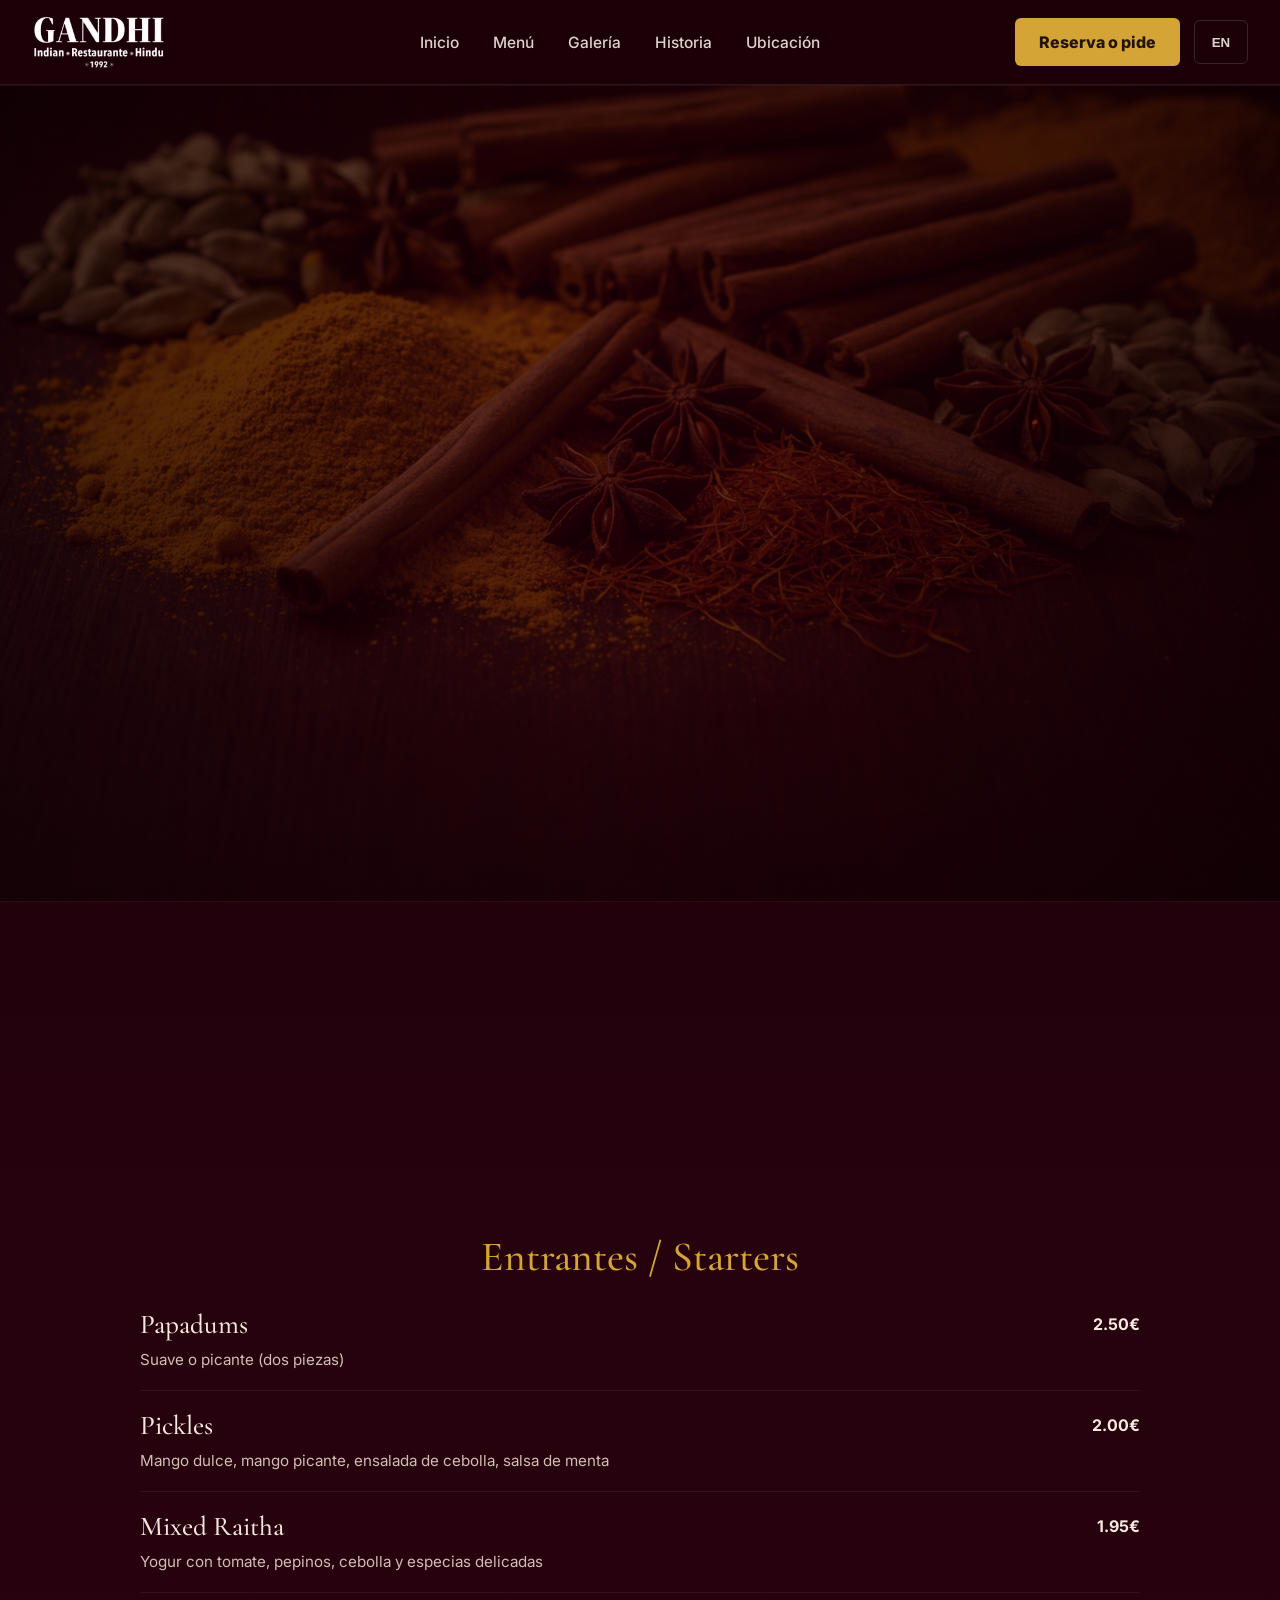
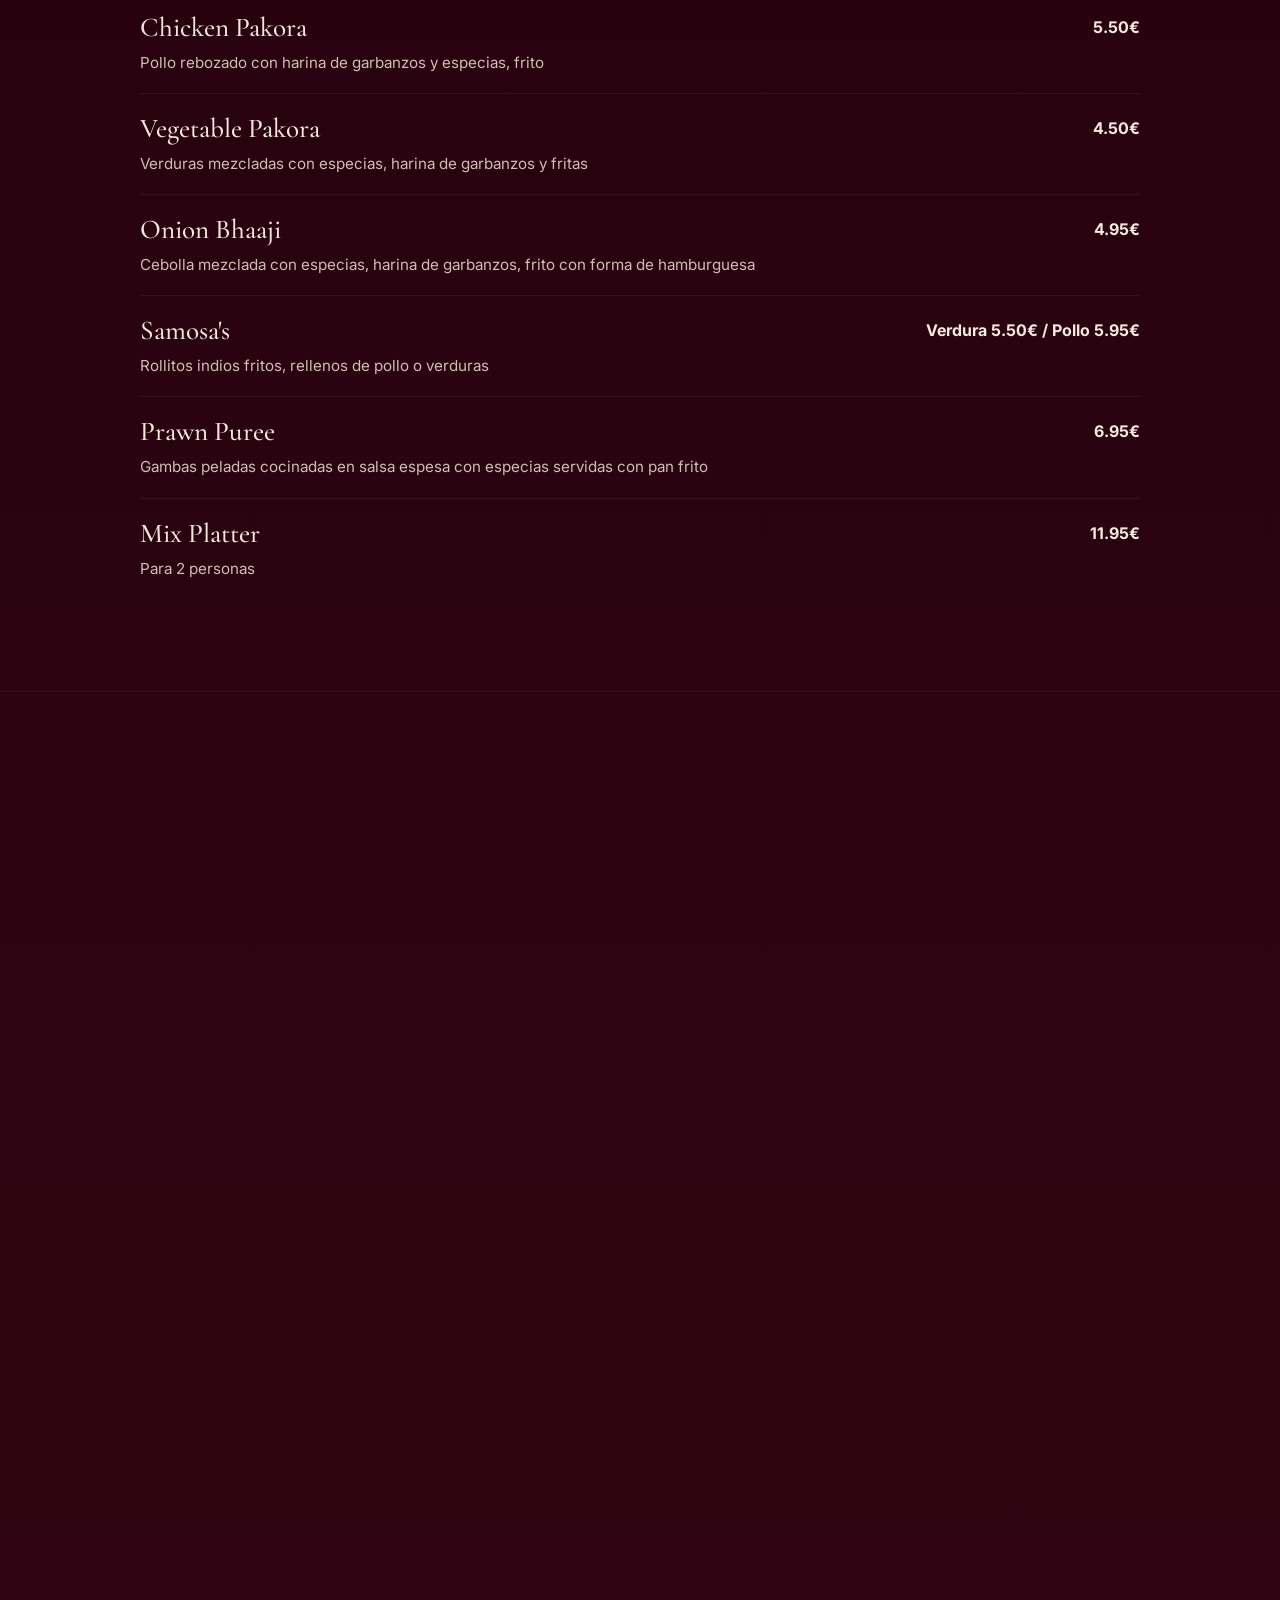
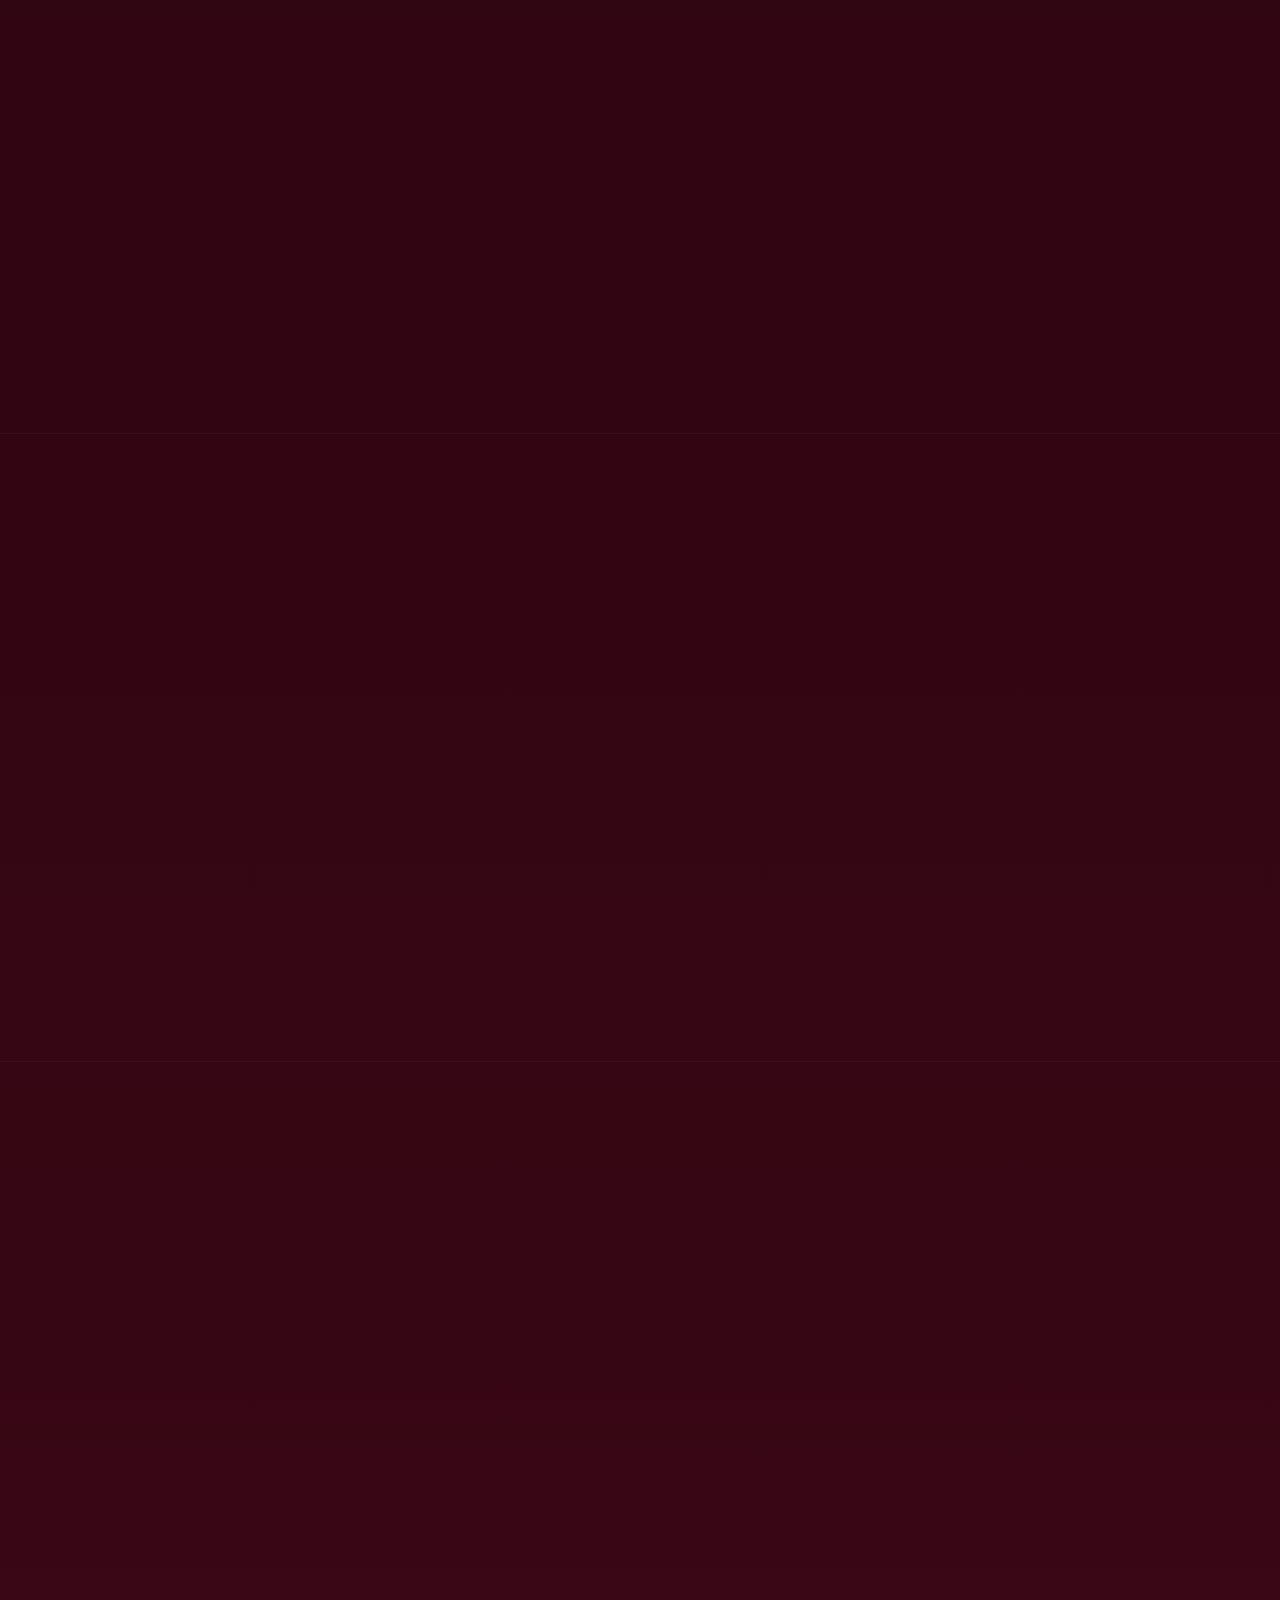
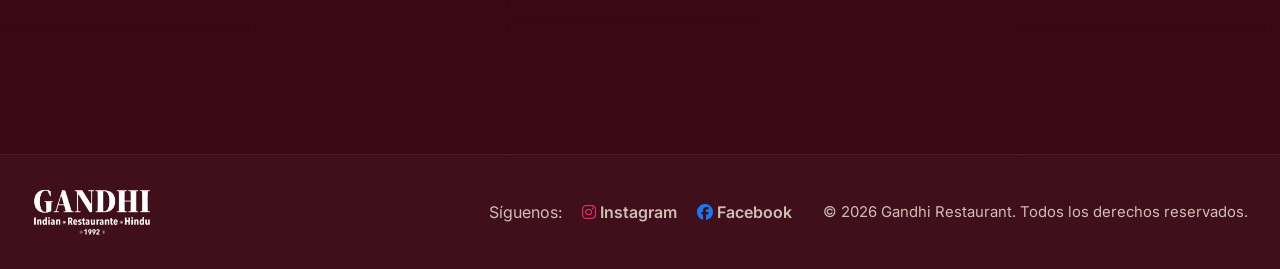
==== gandhi-website-vscode/index.html @ 79629ecd "update" ====
<!DOCTYPE html>
<html lang="es">
<head>
  <meta charset="UTF-8">
  <meta name="viewport" content="width=device-width, initial-scale=1.0">
  <title>Gandhi | Restaurante Hindú desde 1992</title>
  <meta name="description" content="Gandhi, restaurante hindú desde 1992 en Punta Prima, Torrevieja. Cocina india auténtica, galería, menú, historia y reservas por WhatsApp.">
  <link rel="preconnect" href="https://fonts.googleapis.com">
  <link rel="preconnect" href="https://fonts.gstatic.com" crossorigin>
  <link href="https://fonts.googleapis.com/css2?family=Cormorant+Garamond:ital,wght@0,400;0,500;0,600;0,700;1,400;1,600&family=Inter:wght@300;400;500;600;700;800&display=swap" rel="stylesheet">
  <link rel="stylesheet" href="https://cdnjs.cloudflare.com/ajax/libs/font-awesome/6.5.0/css/all.min.css">
  <link rel="stylesheet" href="css/styles.css">
</head>
<body>

<header class="navbar">
  <div class="container nav-inner">
    <a href="#inicio" class="logo"><img src="images/logo-text.jpg" alt="Gandhi"></a>
    <nav class="nav-links" id="navLinks">
      <a href="#inicio" data-es="Inicio" data-en="Home">Inicio</a>
      <a href="#menu" data-es="Menú" data-en="Menu">Menú</a>
      <a href="#galeria" data-es="Galería" data-en="Gallery">Galería</a>
      <a href="#historia" data-es="Historia" data-en="History">Historia</a>
      <a href="#ubicacion" data-es="Ubicación" data-en="Location">Ubicación</a>
    </nav>
    <div class="nav-actions">
      <a class="reserve-btn" href="https://wa.me/34966705856?text=Hola%2C%20quiero%20reservar%20una%20mesa%20en%20Gandhi" data-es="Reserva o Pide " data-en="Book or Order ">Reserva o pide </a>
      <button class="lang-btn" id="langToggle">EN</button>
      <button class="menu-toggle" id="menuToggle">☰</button>
    </div>
  </div>
</header>

<!-- HERO -->
<section class="hero" id="inicio">
  <div class="hero-content reveal">
    <img class="hero-mark" src="images/logo-mark.png" alt="Gandhi emblema">
    <h1>GANDHI</h1>
    <div class="hero-sub" data-es="Auténtica Cocina India" data-en="Authentic Indian Cuisine">Auténtica Cocina India</div>
    <div class="hero-since" data-es="DESDE 1992" data-en="SINCE 1992">DESDE 1992</div>
    <div class="hero-actions">
      <a class="hero-btn-gold" href="https://wa.me/34966705856?text=Hola%2C%20quiero%20reservar%20una%20mesa%20en%20Gandhi" target="_blank" data-es="Reserva o pide aquí" data-en="Book or order here">Reserva o pide aquí/WhatsApp
      </a>
      <a class="hero-btn-outline" href="#menu" data-es="Ver Menú" data-en="See Menu">Ver Menú</a>
    </div>
  </div>
</section>

<!-- MENÚ -->
<section id="menu">
  <div class="container">
    <h2 class="section-title reveal" data-es="Nuestro Menú" data-en="Our Menu">Nuestro Menú</h2>
    <p class="section-sub reveal" data-es="Descubre los sabores auténticos de la India" data-en="Discover the authentic flavors of India">Descubre los sabores auténticos de la India</p>

    <div class="menu-wrap">
      <div class="menu-tabs reveal">
        <button class="menu-tab active" data-filter="entrantes" data-es="Entrantes" data-en="Starters">Entrantes</button>
        <button class="menu-tab" data-filter="tandoori" data-es="Tandoori" data-en="Tandoori">Tandoori</button>
        <button class="menu-tab" data-filter="curry" data-es="Curry" data-en="Curry">Curry</button>
        <button class="menu-tab" data-filter="especialidades" data-es="Especialidades" data-en="Specialities">Especialidades</button>
        <button class="menu-tab" data-filter="verduras" data-es="Verduras" data-en="Vegetables">Verduras</button>
        <button class="menu-tab" data-filter="pan" data-es="Pan, Arroz y Más" data-en="Bread, Rice & More">Pan, Arroz y Más</button>
      </div>

      <!-- ENTRANTES -->
      <div class="menu-category active" data-category="entrantes">
        <div class="cat-title" data-es="Entrantes / Starters" data-en="Starters / Entrantes">Entrantes / Starters</div>

        <div class="menu-item">
          <div class="menu-item-top">
            <div class="menu-item-main">
              <div class="dish-name">Papadums</div>
              <div class="dish-desc" data-es="Suave o picante (dos piezas)" data-en="Plain or spicy (two pieces)">Suave o picante (dos piezas)</div>
            </div>
            <div class="dish-price">2.50€</div>
          </div>
        </div>

        <div class="menu-item">
          <div class="menu-item-top">
            <div class="menu-item-main">
              <div class="dish-name">Pickles</div>
              <div class="dish-desc" data-es="Mango dulce, mango picante, ensalada de cebolla, salsa de menta" data-en="Mango chutney, mango pickle hot, onion salad, mint sauce">Mango dulce, mango picante, ensalada de cebolla, salsa de menta</div>
            </div>
            <div class="dish-price">2.00€</div>
          </div>
        </div>

        <div class="menu-item">
          <div class="menu-item-top">
            <div class="menu-item-main">
              <div class="dish-name">Mixed Raitha</div>
              <div class="dish-desc" data-es="Yogur con tomate, pepinos, cebolla y especias delicadas" data-en="Yogurt with tomatoes, cucumber and ground spices">Yogur con tomate, pepinos, cebolla y especias delicadas</div>
            </div>
            <div class="dish-price">1.95€</div>
          </div>
        </div>

        <div class="menu-item">
          <div class="menu-item-top">
            <div class="menu-item-main">
              <div class="dish-name">Chicken Pakora</div>
              <div class="dish-desc" data-es="Pollo rebozado con harina de garbanzos y especias, frito" data-en="Chicken battered with gram flour and spices, deep fried">Pollo rebozado con harina de garbanzos y especias, frito</div>
            </div>
            <div class="dish-price">5.50€</div>
          </div>
        </div>

        <div class="menu-item">
          <div class="menu-item-top">
            <div class="menu-item-main">
              <div class="dish-name">Vegetable Pakora</div>
              <div class="dish-desc" data-es="Verduras mezcladas con especias, harina de garbanzos y fritas" data-en="Vegetables mixed in spices, gram flour and deep fried">Verduras mezcladas con especias, harina de garbanzos y fritas</div>
            </div>
            <div class="dish-price">4.50€</div>
          </div>
        </div>

        <div class="menu-item">
          <div class="menu-item-top">
            <div class="menu-item-main">
              <div class="dish-name">Onion Bhaaji</div>
              <div class="dish-desc" data-es="Cebolla mezclada con especias, harina de garbanzos, frito con forma de hamburguesa" data-en="Fresh onion mixed in spices, gram flour, batter and deep fried">Cebolla mezclada con especias, harina de garbanzos, frito con forma de hamburguesa</div>
            </div>
            <div class="dish-price">4.95€</div>
          </div>
        </div>

        <div class="menu-item">
          <div class="menu-item-top">
            <div class="menu-item-main">
              <div class="dish-name">Samosa's</div>
              <div class="dish-desc" data-es="Rollitos indios fritos, rellenos de pollo o verduras" data-en="Indian pastry filled with spiced chicken or vegetables and deep fried">Rollitos indios fritos, rellenos de pollo o verduras</div>
            </div>
            <div class="dish-price">Verdura 5.50€ / Pollo 5.95€</div>
          </div>
        </div>

        <div class="menu-item">
          <div class="menu-item-top">
            <div class="menu-item-main">
              <div class="dish-name">Prawn Puree</div>
              <div class="dish-desc" data-es="Gambas peladas cocinadas en salsa espesa con especias servidas con pan frito" data-en="Prawn cooked in a thick sauce with fresh herbs and served in fried bread">Gambas peladas cocinadas en salsa espesa con especias servidas con pan frito</div>
            </div>
            <div class="dish-price">6.95€</div>
          </div>
        </div>

        <div class="menu-item">
          <div class="menu-item-top">
            <div class="menu-item-main">
              <div class="dish-name">Mix Platter</div>
              <div class="dish-desc" data-es="Para 2 personas" data-en="For 2 persons">Para 2 personas</div>
            </div>
            <div class="dish-price">11.95€</div>
          </div>
        </div>
      </div>

      <!-- TANDOORI -->
      <div class="menu-category" data-category="tandoori">
        <div class="cat-title" data-es="Platos Tandoori" data-en="Tandoori Dishes">Platos Tandoori</div>
        <div class="cat-sub" data-es="* Entrantes servidos con ensalada — ** Segundos servidos en una plancha" data-en="* Starters served with salad — ** Main courses served in sizzler">* Entrantes servidos con ensalada — ** Segundos servidos en una plancha</div>

        <div class="menu-item">
          <div class="menu-item-top">
            <div class="menu-item-main">
              <div class="dish-name">Tandoori Mixed Grill</div>
              <div class="dish-desc" data-es="Pollo tandoori, pollo tikka, cordero tikka, cordero kebab" data-en="Tandoori chicken, chicken tikka, lamb tikka, sheekn kebab">Pollo tandoori, pollo tikka, cordero tikka, cordero kebab</div>
            </div>
            <div class="dish-price">8.95€ / 14.95€</div>
          </div>
        </div>

        <div class="menu-item">
          <div class="menu-item-top">
            <div class="menu-item-main">
              <div class="dish-name">Tandoori Chicken</div>
              <div class="dish-desc" data-es="Pollo macerado en yogur y especias delicadas, cocinado en horno tandoori" data-en="Tender chicken on the bone marinated in yogurt overnight and cooked in the tandoor">Pollo macerado en yogur y especias delicadas, cocinado en horno tandoori</div>
            </div>
            <div class="dish-price">7.50€ / 11.95€</div>
          </div>
        </div>

        <div class="menu-item">
          <div class="menu-item-top">
            <div class="menu-item-main">
              <div class="dish-name">Chicken Tikka</div>
              <div class="dish-desc" data-es="Piezas de pollo maceradas en yogur con hierbas aromáticas, cocinadas en tandoori" data-en="Succulent chicken pieces marinated in yogurt with aromatic spices and cooked in the tandoor">Piezas de pollo maceradas en yogur con hierbas aromáticas, cocinadas en tandoori</div>
            </div>
            <div class="dish-price">7.50€ / 11.95€</div>
          </div>
        </div>

        <div class="menu-item">
          <div class="menu-item-top">
            <div class="menu-item-main">
              <div class="dish-name">Lamb Tikka</div>
              <div class="dish-desc" data-es="Trozos de cordero macerado en yogur con hierbas aromáticas, cocinados en tandoori" data-en="Tender pieces of lamb marinated in yogurt mildly flavoured with herbs and spices">Trozos de cordero macerado en yogur con hierbas aromáticas, cocinados en tandoori</div>
            </div>
            <div class="dish-price">7.95€ / 12.95€</div>
          </div>
        </div>

        <div class="menu-item">
          <div class="menu-item-top">
            <div class="menu-item-main">
              <div class="dish-name">Sheekn Kebab</div>
              <div class="dish-desc" data-es="Carne picada de cordero con varias especias con forma de salchicha" data-en="Minced lamb flavoured with various spices and cooked in the tandoor">Carne picada de cordero con varias especias con forma de salchicha</div>
            </div>
            <div class="dish-price">7.50€ / 12.95€</div>
          </div>
        </div>

        <div class="menu-item">
          <div class="menu-item-top">
            <div class="menu-item-main">
              <div class="dish-name">Tandoori King Prawns</div>
              <div class="dish-desc" data-es="Langostinos macerados en salsa suave de yogur" data-en="King prawns marinated in mildly spiced yogurt and cooked in the tandoor">Langostinos macerados en salsa suave de yogur</div>
            </div>
            <div class="dish-price">8.95€ / 15.95€</div>
          </div>
        </div>
      </div>

      <!-- CURRY -->
      <div class="menu-category" data-category="curry">
        <div class="cat-title">Curry</div>
        <div class="cat-sub" data-es="Disponible en Pollo, Cordero, Gambas y Langostinos" data-en="Available in Chicken, Lamb, Prawn and King Prawn">Disponible en Pollo, Cordero, Gambas y Langostinos</div>

        <div class="menu-item">
          <div class="menu-item-top">
            <div class="menu-item-main">
              <div class="dish-name">Mild / Medium</div>
              <div class="dish-desc" data-es="Salsa suave o medio con hierbas y especias recién molidas" data-en="Cooked in freshly ground herbs and spices in mild or medium sauce">Salsa suave o medio con hierbas y especias recién molidas</div>
            </div>
            <div class="dish-price">Pollo 10.50€ / Cordero 12.95€ / Gambas 10.95€ / Langostinos 14.95€</div>
          </div>
        </div>

        <div class="menu-item">
          <div class="menu-item-top">
            <div class="menu-item-main">
              <div class="dish-name">Madras</div>
              <div class="dish-desc" data-es="Salsa picante con hierbas y especias recién molidas" data-en="Cooked in freshly ground herbs and spices in hot sauce">Salsa picante con hierbas y especias recién molidas</div>
            </div>
            <div class="dish-price">Pollo 10.50€ / Cordero 12.45€ / Gambas 10.95€ / Langostinos 14.95€</div>
          </div>
        </div>

        <div class="menu-item">
          <div class="menu-item-top">
            <div class="menu-item-main">
              <div class="dish-name">Vindaloo</div>
              <div class="dish-desc" data-es="Salsa muy picante con hierbas y especias recién molidas" data-en="Cooked in freshly ground herbs and spices in very hot sauce">Salsa muy picante con hierbas y especias recién molidas</div>
            </div>
            <div class="dish-price">Pollo 10.50€ / Cordero 12.45€ / Gambas 10.95€ / Langostinos 14.95€</div>
          </div>
        </div>

        <div class="menu-item">
          <div class="menu-item-top">
            <div class="menu-item-main">
              <div class="dish-name">Phall</div>
              <div class="dish-desc" data-es="Salsa muy muy picante con hierbas y especias recién molidas" data-en="Cooked in freshly ground herbs and spices in very very hot sauce">Salsa muy muy picante con hierbas y especias recién molidas</div>
            </div>
            <div class="dish-price">Pollo 10.50€ / Cordero 12.45€ / Gambas 10.95€ / Langostinos 14.95€</div>
          </div>
        </div>

        <div class="menu-item">
          <div class="menu-item-top">
            <div class="menu-item-main">
              <div class="dish-name">Bhuna</div>
              <div class="dish-desc" data-es="Salsa espesa con cebolla, tomate, pimientos y hierbas" data-en="Cooked in a thick sauce with onion, tomatoes, peppers and freshly herbs">Salsa espesa con cebolla, tomate, pimientos y hierbas</div>
            </div>
            <div class="dish-price">Pollo 10.50€ / Cordero 12.45€ / Gambas 10.95€ / Langostinos 14.95€</div>
          </div>
        </div>

        <div class="menu-item">
          <div class="menu-item-top">
            <div class="menu-item-main">
              <div class="dish-name">Korma</div>
              <div class="dish-desc" data-es="Cocinado con nata y coco (muy suave)" data-en="Cooked in fresh cream and coconut (very mild)">Cocinado con nata y coco (muy suave)</div>
            </div>
            <div class="dish-price">Pollo 10.95€ / Cordero 12.95€ / Gambas 11.95€ / Langostinos 14.95€ / Verduras 10.50€</div>
          </div>
        </div>

        <div class="menu-item">
          <div class="menu-item-top">
            <div class="menu-item-main">
              <div class="dish-name">Dhansak</div>
              <div class="dish-desc" data-es="Salsa de lentejas agridulce (medio picante)" data-en="Cooked in hot sweet and sour sauce with lentils (medium hot)">Salsa de lentejas agridulce (medio picante)</div>
            </div>
            <div class="dish-price">Pollo 10.95€ / Cordero 12.95€ / Gambas 11.95€ / Langostinos 14.95€</div>
          </div>
        </div>

        <div class="menu-item">
          <div class="menu-item-top">
            <div class="menu-item-main">
              <div class="dish-name">Dopiaza</div>
              <div class="dish-desc" data-es="Trozos de cebolla en salsa espesa con un toque de yogur (medio picante)" data-en="Cooked with chopped onions with a touch of yogurt and green peppers and served with a thick sauce (medium hot)">Trozos de cebolla en salsa espesa con un toque de yogur (medio picante)</div>
            </div>
            <div class="dish-price">Pollo 10.50€ / Cordero 12.95€ / Gambas 10.95€ / Langostinos 14.95€</div>
          </div>
        </div>

        <div class="menu-item">
          <div class="menu-item-top">
            <div class="menu-item-main">
              <div class="dish-name">Pathia</div>
              <div class="dish-desc" data-es="Salsa agridulce con especias (medio picante)" data-en="Cooked in hot sweet and sour sauce (medium hot)">Salsa agridulce con especias (medio picante)</div>
            </div>
            <div class="dish-price">Pollo 10.50€ / Cordero 12.95€ / Gambas 10.95€ / Langostinos 14.95€</div>
          </div>
        </div>

        <div class="menu-item">
          <div class="menu-item-top">
            <div class="menu-item-main">
              <div class="dish-name">Mango</div>
              <div class="dish-desc" data-es="Salsa de mango y nata con especias hindúes y salsa curry" data-en="Cooked in a sweet mango pulp and cream sauce with Indian spices and curry sauce">Salsa de mango y nata con especias hindúes y salsa curry</div>
            </div>
            <div class="dish-price">Pollo 11.95€ / Cordero 13.50€ / Gambas 12.50€ / Langostinos 14.95€</div>
          </div>
        </div>

        <div class="menu-item">
          <div class="menu-item-top">
            <div class="menu-item-main">
              <div class="dish-name">Pasanda</div>
              <div class="dish-desc" data-es="Crema y almendras en salsa de curry suave" data-en="Prepared with cream and almonds in mild curry sauce">Crema y almendras en salsa de curry suave</div>
            </div>
            <div class="dish-price">Pollo 11.95€ / Cordero 13.50€ / Gambas 12.50€ / Langostinos 14.95€</div>
          </div>
        </div>

        <div class="menu-item">
          <div class="menu-item-top">
            <div class="menu-item-main">
              <div class="dish-name">Ceylon Chicken</div>
              <div class="dish-desc" data-es="Salsa de coco y especias (medio picante)" data-en="Cooked in coconut and spices. A very popular South Indian dish (medium hot)">Salsa de coco y especias (medio picante)</div>
            </div>
            <div class="dish-price">10.95€</div>
          </div>
        </div>

        <div class="menu-item">
          <div class="menu-item-top">
            <div class="menu-item-main">
              <div class="dish-name">Jalfrezi</div>
              <div class="dish-desc" data-es="Guindilla, jengibre, cebolla, pimientos y especias especiales (picante)" data-en="Cooked with sliced onions, fresh ginger, green chillies, peppers and special spices (hot)">Guindilla, jengibre, cebolla, pimientos y especias especiales (picante)</div>
            </div>
            <div class="dish-price">Pollo 10.95€ / Cordero 12.95€</div>
          </div>
        </div>

        <div class="menu-item">
          <div class="menu-item-top">
            <div class="menu-item-main">
              <div class="dish-name">Chicken and Mushrooms</div>
              <div class="dish-desc" data-es="Trozos de pollo cocinados con champiñones en salsa" data-en="Chicken pieces cooked with mushrooms in sauce">Trozos de pollo cocinados con champiñones en salsa</div>
            </div>
            <div class="dish-price">10.95€</div>
          </div>
          <span class="price-note">Mild/Medium, Madras, Vindaloo o Phall</span>
        </div>

        <div class="menu-item">
          <div class="menu-item-top">
            <div class="menu-item-main">
              <div class="dish-name">Sag Chicken</div>
              <div class="dish-desc" data-es="Trozos de pollo cocinado en espinacas en salsa espesa con hierbas" data-en="Chicken pieces cooked with spinach in a thick sauce">Trozos de pollo cocinado en espinacas en salsa espesa con hierbas</div>
            </div>
            <div class="dish-price">Mild/Medium 10.95€ / Madras 10.95€</div>
          </div>
        </div>

        <div class="menu-item">
          <div class="menu-item-top">
            <div class="menu-item-main">
              <div class="dish-name">Sag Gosht</div>
              <div class="dish-desc" data-es="Trozos de cordero cocinado en espinacas en salsa espesa con hierbas" data-en="Lamb pieces cooked with spinach in a thick sauce">Trozos de cordero cocinado en espinacas en salsa espesa con hierbas</div>
            </div>
            <div class="dish-price">Mild/Medium 12.95€ / Madras 12.95€</div>
          </div>
        </div>
      </div>

      <!-- ESPECIALIDADES -->
      <div class="menu-category" data-category="especialidades">
        <div class="cat-title" data-es="Especialidades" data-en="Specialities">Especialidades</div>

        <div class="menu-item">
          <div class="menu-item-top">
            <div class="menu-item-main">
              <div class="dish-name">Chicken Tikka Masala</div>
              <div class="dish-desc" data-es="Pollo tikka cocinado en salsa de nata, coco y especias (suave, medio picante o picante)" data-en="Chicken pieces grilled in the Tandoor, finished in a cream masala & coco sauce">Pollo tikka cocinado en salsa de nata, coco y especias (suave, medio picante o picante)</div>
            </div>
            <div class="dish-price">11.95€</div>
          </div>
        </div>

        <div class="menu-item">
          <div class="menu-item-top">
            <div class="menu-item-main">
              <div class="dish-name">Balti</div>
              <div class="dish-desc" data-es="Cocinado en cazuela especial con hierbas, cebolla y pimientos" data-en="Cooked in wok with fresh herbs, onions and peppers (medium hot)">Cocinado en cazuela especial con hierbas, cebolla y pimientos</div>
            </div>
            <div class="dish-price">Pollo 10.95€ / Cordero 12.95€ / Gambas 11.95€ / Langostinos 14.95€</div>
          </div>
        </div>

        <div class="menu-item">
          <div class="menu-item-top">
            <div class="menu-item-main">
              <div class="dish-name">Karahi</div>
              <div class="dish-desc" data-es="Cocinado en salsa con tomate, pimientos, cebolla, guindillas y especias, servido en un recipiente especial" data-en="Cooked in tomatoes, peppers, onions and chillies, served in a karahi dish">Cocinado en salsa con tomate, pimientos, cebolla, guindillas y especias, servido en un recipiente especial</div>
            </div>
            <div class="dish-price">Pollo 10.95€ / Cordero 12.95€</div>
          </div>
        </div>

        <div class="menu-item">
          <div class="menu-item-top">
            <div class="menu-item-main">
              <div class="dish-name">Butter Chicken Masala</div>
              <div class="dish-desc" data-es="Cocinado en tandoori y preparado en salsa de nata y mantequilla" data-en="Cooked in the Tandoor prepared with a spiced butter sauce">Cocinado en tandoori y preparado en salsa de nata y mantequilla</div>
            </div>
            <div class="dish-price">11.95€</div>
          </div>
        </div>

        <div class="menu-item">
          <div class="menu-item-top">
            <div class="menu-item-main">
              <div class="dish-name">Rogan</div>
              <div class="dish-desc" data-es="Cocinado en salsa con pimientos, tomate y un poco de yogurt con especias" data-en="Cooked red peppers, tomatoes and touch of yogurt to give a medium hot dish">Cocinado en salsa con pimientos, tomate y un poco de yogurt con especias</div>
            </div>
            <div class="dish-price">Pollo 10.95€ / Cordero 12.95€</div>
          </div>
        </div>

        <div class="menu-item">
          <div class="menu-item-top">
            <div class="menu-item-main">
              <div class="dish-name">Gandhi Jinga</div>
              <div class="dish-desc" data-es="Langostinos cocinados en salsa de nata y especias muy ricas" data-en="King prawn grilled in the Tandoor and finished in a cream masala sauce">Langostinos cocinados en salsa de nata y especias muy ricas</div>
            </div>
            <div class="dish-price">14.95€</div>
          </div>
        </div>

        <div class="menu-item">
          <div class="menu-item-top">
            <div class="menu-item-main">
              <div class="dish-name">Chilli Chicken</div>
              <div class="dish-desc" data-es="Pollo cocinado con cebolla, pimiento verde y rojo, jengibre y ajo con salsa de chiles" data-en="Chicken cooked with onion, green and red peppers, ginger, garlic with sweet chilli sauce">Pollo cocinado con cebolla, pimiento verde y rojo, jengibre y ajo con salsa de chiles</div>
            </div>
            <div class="dish-price">12.95€</div>
          </div>
        </div>
      </div>

      <!-- VERDURAS -->
      <div class="menu-category" data-category="verduras">
        <div class="cat-title" data-es="Verduras / Vegetariano" data-en="Vegetable / Vegetarian">Verduras / Vegetariano</div>
        <div class="cat-sub" data-es="Todos los platos de verdura van cocinados en salsa" data-en="All dishes are cooked in vegetable sauce">Todos los platos de verdura van cocinados en salsa</div>

        <div class="menu-item"><div class="menu-item-top"><div class="menu-item-main"><div class="dish-name">Mixed Vegetable Curry</div><div class="dish-desc" data-es="Varias verduras cocinadas en salsa con especias" data-en="Assorted vegetables cooked in freshly ground herbs and spices">Varias verduras cocinadas en salsa con especias</div></div><div class="dish-price">7.95€</div></div></div>
        <div class="menu-item"><div class="menu-item-top"><div class="menu-item-main"><div class="dish-name">Tarka Dal</div><div class="dish-desc" data-es="Cinco tipos de lentejas cocinadas con especias terminado con un toque de cominos y ajos" data-en="Yellow lentils cooked with tomatoes and garlic, flavoured with cumin seeds and chillies, flamed in clarified butter">Cinco tipos de lentejas cocinadas con especias terminado con un toque de cominos y ajos</div></div><div class="dish-price">7.95€</div></div></div>
        <div class="menu-item"><div class="menu-item-top"><div class="menu-item-main"><div class="dish-name">Sag Panner</div><div class="dish-desc" data-es="Espinacas cocinadas con queso hindú y especias" data-en="Spinach cooked with Indian cheese and spices">Espinacas cocinadas con queso hindú y especias</div></div><div class="dish-price">9.95€</div></div></div>
        <div class="menu-item"><div class="menu-item-top"><div class="menu-item-main"><div class="dish-name">Sag Bhaaji</div><div class="dish-desc" data-es="Espinacas cocinadas con ajo, cebolla, hierbas y especias" data-en="Spinach cooked with onions, garlic, fenugreek leaves and butter">Espinacas cocinadas con ajo, cebolla, hierbas y especias</div></div><div class="dish-price">7.95€</div></div></div>
        <div class="menu-item"><div class="menu-item-top"><div class="menu-item-main"><div class="dish-name">Sag Aloo</div><div class="dish-desc" data-es="Espinacas y patatas cocidas con ajo, cebolla, hierbas y especias" data-en="Spinach and potatoes cooked with onions, garlic, fenugreek leaves and butter">Espinacas y patatas cocidas con ajo, cebolla, hierbas y especias</div></div><div class="dish-price">7.95€</div></div></div>
        <div class="menu-item"><div class="menu-item-top"><div class="menu-item-main"><div class="dish-name">Caulflour Bhaaji</div><div class="dish-desc" data-es="Coliflor cocinada en salsa con especias delicadas (seco)" data-en="Cauliflower cooked lightly in select spices (dry)">Coliflor cocinada en salsa con especias delicadas (seco)</div></div><div class="dish-price">7.95€</div></div></div>
        <div class="menu-item"><div class="menu-item-top"><div class="menu-item-main"><div class="dish-name">Aloo Gobhi</div><div class="dish-desc" data-es="Coliflor y patata cocinadas en salsa con especias delicadas (seco)" data-en="Cauliflower and potatoes cooked lightly in select spices (dry)">Coliflor y patata cocinadas en salsa con especias delicadas (seco)</div></div><div class="dish-price">7.95€</div></div></div>
        <div class="menu-item"><div class="menu-item-top"><div class="menu-item-main"><div class="dish-name">Bombay Aloo</div><div class="dish-desc" data-es="Patatas cocinadas en salsa con hierbas y especias" data-en="Potatoes cooked in herbs and sauce with special spices added">Patatas cocinadas en salsa con hierbas y especias</div></div><div class="dish-price">7.95€</div></div></div>
        <div class="menu-item"><div class="menu-item-top"><div class="menu-item-main"><div class="dish-name">Chana Masala</div><div class="dish-desc" data-es="Garbanzos cocinados en salsa con hierbas y especias" data-en="Chick pea's cooked in freshly ground herbs and spices">Garbanzos cocinados en salsa con hierbas y especias</div></div><div class="dish-price">7.95€</div></div></div>
        <div class="menu-item"><div class="menu-item-top"><div class="menu-item-main"><div class="dish-name">Musroom Masala</div><div class="dish-desc" data-es="Champiñones cocinados en salsa con ajo, cebolla, pimientos, jengibre y especias suaves" data-en="Mushroom cooked gently with onions, ginger, garlic and mild spices">Champiñones cocinados en salsa con ajo, cebolla, pimientos, jengibre y especias suaves</div></div><div class="dish-price">7.95€</div></div></div>
      </div>

      <!-- PAN, ARROZ Y MÁS -->
      <div class="menu-category" data-category="pan">
        <div class="cat-title" data-es="Pan, Arroz y Más" data-en="Bread, Rice & More">Pan, Arroz y Más</div>

        <div class="menu-group">
          <div class="menu-group-title" data-es="Pan — Bread" data-en="Bread — Pan">Pan — Bread</div>

          <div class="menu-item"><div class="menu-item-top"><div class="menu-item-main"><div class="dish-name">Naan Bread</div><div class="dish-desc" data-es="Pan típico hindú cocinado en el horno tandoori" data-en="Indian bread baked in the Tandoor">Pan típico hindú cocinado en el horno tandoori</div></div><div class="dish-price">3.50€</div></div></div>
          <div class="menu-item"><div class="menu-item-top"><div class="menu-item-main"><div class="dish-name">Garlic Naan</div><div class="dish-desc" data-es="Pan naan con sabor a ajo" data-en="Naan flavoured with garlic">Pan naan con sabor a ajo</div></div><div class="dish-price">3.95€</div></div></div>
          <div class="menu-item"><div class="menu-item-top"><div class="menu-item-main"><div class="dish-name">Keema Naan</div><div class="dish-desc" data-es="Pan naan relleno de carne picada" data-en="Naan stuffed with minced lamb">Pan naan relleno de carne picada</div></div><div class="dish-price">4.50€</div></div></div>
          <div class="menu-item"><div class="menu-item-top"><div class="menu-item-main"><div class="dish-name">Peshwari Naan</div><div class="dish-desc" data-es="Pan naan dulce, relleno de coco y pasas" data-en="Naan stuffed with raisins and coconut">Pan naan dulce, relleno de coco y pasas</div></div><div class="dish-price">4.50€</div></div></div>
          <div class="menu-item"><div class="menu-item-top"><div class="menu-item-main"><div class="dish-name">Kulcha Naan</div><div class="dish-desc" data-es="Pan naan especial receta del Chef" data-en="Naan baked to the chef's own recipe">Pan naan especial receta del Chef</div></div><div class="dish-price">4.95€</div></div></div>
          <div class="menu-item"><div class="menu-item-top"><div class="menu-item-main"><div class="dish-name">Cheese Naan</div><div class="dish-desc" data-es="Pan naan con sabor a queso" data-en="Naan flavoured with cheese">Pan naan con sabor a queso</div></div><div class="dish-price">4.50€</div></div></div>
          <div class="menu-item"><div class="menu-item-top"><div class="menu-item-main"><div class="dish-name">Roti</div><div class="dish-desc" data-es="Pan integral hindú, cocido en el tandoori" data-en="Wholemeal dough baked in the Tandoor">Pan integral hindú, cocido en el tandoori</div></div><div class="dish-price">2.50€</div></div></div>
          <div class="menu-item"><div class="menu-item-top"><div class="menu-item-main"><div class="dish-name">Paratha</div><div class="dish-desc" data-es="Pan integral con mantequilla, cocido en el tandoori" data-en="Wholemeal bread buttered and baked in the Tandoor">Pan integral con mantequilla, cocido en el tandoori</div></div><div class="dish-price">3.95€</div></div></div>
          <div class="menu-item"><div class="menu-item-top"><div class="menu-item-main"><div class="dish-name">Stuffed Paratha</div><div class="dish-desc" data-es="Pan integral relleno de verduras" data-en="Paratha stuffed with mixed vegetables">Pan integral relleno de verduras</div></div><div class="dish-price">4.50€</div></div></div>
        </div>

        <div class="menu-group">
          <div class="menu-group-title" data-es="Arroz — Rice" data-en="Rice — Arroz">Arroz — Rice</div>

          <div class="menu-item"><div class="menu-item-top"><div class="menu-item-main"><div class="dish-name">Boiled Rice</div><div class="dish-desc" data-es="Arroz Basmati cocido" data-en="Boiled Basmati rice">Arroz Basmati cocido</div></div><div class="dish-price">3.50€</div></div></div>
          <div class="menu-item"><div class="menu-item-top"><div class="menu-item-main"><div class="dish-name">Pilau Rice</div><div class="dish-desc" data-es="Arroz frito Basmati cocinado con especias" data-en="Basmati fried rice cooked with spices">Arroz frito Basmati cocinado con especias</div></div><div class="dish-price">4.50€</div></div></div>
          <div class="menu-item"><div class="menu-item-top"><div class="menu-item-main"><div class="dish-name">Garlic Rice</div><div class="dish-desc" data-es="Arroz frito con ajo" data-en="Basmati rice fried with garlic">Arroz frito con ajo</div></div><div class="dish-price">4.50€</div></div></div>
          <div class="menu-item"><div class="menu-item-top"><div class="menu-item-main"><div class="dish-name">Gandhi Special Rice</div><div class="dish-desc" data-es="Receta especial del Chef" data-en="Rice cooked with the Chef's own recipe">Receta especial del Chef</div></div><div class="dish-price">4.95€</div></div></div>
          <div class="menu-item"><div class="menu-item-top"><div class="menu-item-main"><div class="dish-name">Keema Rice</div><div class="dish-desc" data-es="Arroz frito con carne picada" data-en="Long grain rice fried with minced lamb">Arroz frito con carne picada</div></div><div class="dish-price">4.95€</div></div></div>
          <div class="menu-item"><div class="menu-item-top"><div class="menu-item-main"><div class="dish-name">Egg Fried Rice</div><div class="dish-desc" data-es="Arroz frito con huevos" data-en="Rice fried with eggs">Arroz frito con huevos</div></div><div class="dish-price">4.50€</div></div></div>
          <div class="menu-item"><div class="menu-item-top"><div class="menu-item-main"><div class="dish-name">Chips</div><div class="dish-desc" data-es="Patatas fritas" data-en="Chips / French fries">Patatas fritas</div></div><div class="dish-price">3.50€</div></div></div>
        </div>

        <div class="menu-group">
          <div class="menu-group-title" data-es="Biryanis" data-en="Biryanis">Biryanis</div>

          <div class="menu-item"><div class="menu-item-top"><div class="menu-item-main"><div class="dish-name">Biryani Chicken</div><div class="dish-desc" data-es="Cocinado con arroz, especias aromáticas y servido con salsa separada" data-en="Cooked with rice served with separated sauce">Cocinado con arroz, especias aromáticas y servido con salsa separada</div></div><div class="dish-price">11.95€</div></div></div>
          <div class="menu-item"><div class="menu-item-top"><div class="menu-item-main"><div class="dish-name">Biryani Lamb</div><div class="dish-desc" data-es="Cocinado con arroz, especias aromáticas y servido con salsa separada" data-en="Cooked with rice served with separated sauce">Cocinado con arroz, especias aromáticas y servido con salsa separada</div></div><div class="dish-price">13.95€</div></div></div>
          <div class="menu-item"><div class="menu-item-top"><div class="menu-item-main"><div class="dish-name">Biryani Chicken Tikka</div><div class="dish-desc" data-es="Cocinado con arroz, especias aromáticas y servido con salsa separada" data-en="Cooked with rice served with separated sauce">Cocinado con arroz, especias aromáticas y servido con salsa separada</div></div><div class="dish-price">12.95€</div></div></div>
          <div class="menu-item"><div class="menu-item-top"><div class="menu-item-main"><div class="dish-name">Biryani King Prawn</div><div class="dish-desc" data-es="Cocinado con arroz, especias aromáticas y servido con salsa separada" data-en="Cooked with rice served with separated sauce">Cocinado con arroz, especias aromáticas y servido con salsa separada</div></div><div class="dish-price">14.95€</div></div></div>
          <div class="menu-item"><div class="menu-item-top"><div class="menu-item-main"><div class="dish-name">Biryani Vegetables</div><div class="dish-desc" data-es="Cocinado con arroz, especias aromáticas y servido con salsa separada" data-en="Cooked with rice served with separated sauce">Cocinado con arroz, especias aromáticas y servido con salsa separada</div></div><div class="dish-price">11.95€</div></div></div>
        </div>

        <div class="menu-group">
          <div class="menu-group-title" data-es="Menú Infantil" data-en="Kids Menu">Menú Infantil</div>

          <div class="menu-item"><div class="menu-item-top"><div class="menu-item-main"><div class="dish-name">Chicken</div><div class="dish-desc" data-es="Pollo a la plancha + patatas fritas o arroz" data-en="Grilled chicken + chips or rice">Pollo a la plancha + patatas fritas o arroz</div></div><div class="dish-price">7.95€</div></div></div>
          <div class="menu-item"><div class="menu-item-top"><div class="menu-item-main"><div class="dish-name">Chicken Nuggets</div><div class="dish-desc" data-es="Nuggets de pollo + patatas fritas o arroz" data-en="Chicken nuggets + chips or rice">Nuggets de pollo + patatas fritas o arroz</div></div><div class="dish-price">7.95€</div></div></div>
          <div class="menu-item"><div class="menu-item-top"><div class="menu-item-main"><div class="dish-name">Chicken Tikka</div><div class="dish-desc" data-es="Pollo tikka + patatas fritas o arroz" data-en="Chicken tikka + chips or rice">Pollo tikka + patatas fritas o arroz</div></div><div class="dish-price">7.95€</div></div></div>
          <div class="menu-item"><div class="menu-item-top"><div class="menu-item-main"><div class="dish-name">Omelette</div><div class="dish-desc" data-es="Tortilla francesa + patatas fritas" data-en="Omelette + chips">Tortilla francesa + patatas fritas</div></div><div class="dish-price">6.95€</div></div></div>
        </div>

        <div class="menu-group">
          <div class="menu-group-title" data-es="Postres Indios" data-en="Indian Desserts">Postres Indios</div>

          <div class="menu-item"><div class="menu-item-top"><div class="menu-item-main"><div class="dish-name">Sikhan</div><div class="dish-desc" data-es="Postre de yogurt cremoso con azafrán, almendras y pistachos, muy popular en Gujarati" data-en="Creamy yogurt dessert with saffron, almonds and pistachios, very popular in Gujarati">Postre de yogurt cremoso con azafrán, almendras y pistachos, muy popular en Gujarati</div></div><div class="dish-price">4.95€</div></div></div>
          <div class="menu-item"><div class="menu-item-top"><div class="menu-item-main"><div class="dish-name">Gulab Jamun</div><div class="dish-desc" data-es="Buñuelos elaborados con leche en polvo y servidos en almíbar con cardamomo y azafrán" data-en="Sweet fritters made with milk powder, served with a sweet syrup containing cardamom and saffron">Buñuelos elaborados con leche en polvo y servidos en almíbar con cardamomo y azafrán</div></div><div class="dish-price">4.95€</div></div></div>
          <div class="menu-item"><div class="menu-item-top"><div class="menu-item-main"><div class="dish-name">Mango Ice Cream</div><div class="dish-desc" data-es="Helado de mango con cardamomo" data-en="Mango ice cream with cardamom">Helado de mango con cardamomo</div></div><div class="dish-price">4.50€</div></div></div>
          <div class="menu-item"><div class="menu-item-top"><div class="menu-item-main"><div class="dish-name">Caramel Ice Cream</div><div class="dish-desc" data-es="Helado de caramelo con un toque de canela" data-en="Caramel ice cream with touch of cinnamon">Helado de caramelo con un toque de canela</div></div><div class="dish-price">4.50€</div></div></div>

          <div class="menu-item">
            <div class="menu-item-top">
              <div class="menu-item-main">
                <div class="dish-name">Vanilla / Chocolate Ice Cream</div>
                <div class="dish-desc" data-es="Bola de helado: vainilla o chocolate" data-en="Ice cream scoops: vanilla or chocolate">Bola de helado: vainilla o chocolate</div>
              </div>
              <div class="dish-price">1 bola 2.50€ / 2 bolas 4.00€</div>
            </div>
          </div>

          <div class="menu-item"><div class="menu-item-top"><div class="menu-item-main"><div class="dish-name">Chai</div><div class="dish-desc" data-es="Té hindú con especias aromáticas (con o sin leche)" data-en="Indian tea with aromatic spices (black or white)">Té hindú con especias aromáticas (con o sin leche)</div></div><div class="dish-price">2.95€</div></div></div>
        </div>

        <div class="menu-group">
          <div class="menu-group-title" data-es="Lassi — Batidos" data-en="Lassi — Drinks">Lassi — Batidos</div>

          <div class="menu-item"><div class="menu-item-top"><div class="menu-item-main"><div class="dish-name">Sweet</div><div class="dish-desc" data-es="Batido tradicional hindú dulce a base de yogurt" data-en="Sweet traditional indian yogurt based drink">Batido tradicional hindú dulce a base de yogurt</div></div><div class="dish-price">3.50€</div></div></div>
          <div class="menu-item"><div class="menu-item-top"><div class="menu-item-main"><div class="dish-name">Salty</div><div class="dish-desc" data-es="Batido tradicional hindú salado a base de yogurt" data-en="Salty traditional indian yogurt based drink">Batido tradicional hindú salado a base de yogurt</div></div><div class="dish-price">3.50€</div></div></div>
          <div class="menu-item"><div class="menu-item-top"><div class="menu-item-main"><div class="dish-name">Mango</div><div class="dish-desc" data-es="Batido tradicional hindú de mango a base de yogurt" data-en="Mango flavoured traditional indian yogurt based drink">Batido tradicional hindú de mango a base de yogurt</div></div><div class="dish-price">4.50€</div></div></div>
        </div>
      </div>
    </div>
  </div>
</section>


<!-- GALERÍA -->
<section id="galeria">
  <div class="container">
    <h2 class="section-title reveal" data-es="Galería" data-en="Gallery">Galería</h2>
    <p class="section-sub reveal" data-es="Un viaje visual por nuestra cocina y ambiente" data-en="A visual journey through our cuisine and atmosphere">Un viaje visual por nuestra cocina y ambiente</p>
    <div class="gallery-grid">
      <div class="gallery-card reveal"><img src="images/gallery-1.jpg" alt="Mesa Gandhi"></div>
      <div class="gallery-card reveal"><img src="images/gallery-2.jpg" alt="Horno tandoor"></div>
      <div class="gallery-card reveal"><img src="images/gallery-3.jpg" alt="Cócteles"></div>
      <div class="gallery-card reveal"><img src="images/gallery-4.jpg" alt="Interior restaurante"></div>
      <div class="gallery-card reveal"><img src="images/gallery-5.jpg" alt="Gulab Jamun"></div>
      <div class="gallery-card reveal"><img src="images/gallery-6.jpg" alt="Butter Chicken"></div>
      <div class="gallery-card reveal"><img src="images/gallery-7.jpg" alt="Salón Gandhi"></div>
      <div class="gallery-card reveal"><img src="images/gallery-8.jpg" alt="Carta Gandhi"></div>
      <div class="gallery-card reveal"><img src="images/gallery-9.jpg" alt="Chicken Tikka"></div>
    </div>
  </div>
</section>

<!-- HISTORIA -->
<section id="historia">
  <div class="container">
    <h2 class="section-title reveal" data-es="Nuestra Historia" data-en="Our History">Nuestra Historia</h2>
    <div class="history-grid">
      <div class="history-text reveal">
        <p data-es="Desde 1992, el Restaurante Gandhi ha sido un referente de la auténtica cocina india en Punta Prima, Torrevieja. Fundado con la pasión de llevar los sabores más genuinos del subcontinente indio, hemos mantenido durante más de 30 años la tradición culinaria que nos caracteriza." data-en="Since 1992, Gandhi Restaurant has been a benchmark of authentic Indian cuisine in Punta Prima, Torrevieja. Founded with the passion to bring the most genuine flavours of the Indian subcontinent, we have maintained our culinary tradition for more than 30 years.">Desde 1992, el Restaurante Gandhi ha sido un referente de la auténtica cocina india en Punta Prima, Torrevieja. Fundado con la pasión de llevar los sabores más genuinos del subcontinente indio, hemos mantenido durante más de 30 años la tradición culinaria que nos caracteriza.</p>
        <p data-es="Cada plato es preparado con recetas transmitidas de generación en generación, utilizando especias importadas directamente de la India y técnicas de cocción ancestrales como el horno tandoori." data-en="Each dish is prepared with recipes passed down from generation to generation, using spices imported directly from India and ancestral cooking techniques such as the tandoor oven.">Cada plato es preparado con recetas transmitidas de generación en generación, utilizando especias importadas directamente de la India y técnicas de cocción ancestrales como el horno tandoori.</p>
      </div>
      <div class="history-mark reveal"><img src="images/logo-mark.png" alt="Gandhi emblema"></div>
      <div class="history-text reveal">
        <p data-es="Nuestro compromiso con la calidad y la autenticidad nos ha convertido en uno de los restaurantes indios más queridos de la Costa Blanca, ofreciendo una experiencia gastronómica única en un ambiente cálido y acogedor." data-en="Our commitment to quality and authenticity has made us one of the most beloved Indian restaurants on the Costa Blanca, offering a unique dining experience in a warm and welcoming atmosphere.">Nuestro compromiso con la calidad y la autenticidad nos ha convertido en uno de los restaurantes indios más queridos de la Costa Blanca, ofreciendo una experiencia gastronómica única en un ambiente cálido y acogedor.</p>
        <div class="history-stat"><strong>+30</strong><span data-es="Años de tradición" data-en="Years of tradition">Años de tradición</span></div>
      </div>
    </div>
  </div>
</section>

<!-- UBICACIÓN -->
<section id="ubicacion">
  <div class="container">
    <h2 class="section-title reveal" data-es="Encuéntranos" data-en="Find us">Encuéntranos</h2>
    <div class="contact-grid">
      <div class="reveal">
        <iframe class="map-frame" src="https://www.google.com/maps/embed?pb=!1m18!1m12!1m3!1d3146.2393255383768!2d-0.717497144554042!3d37.94819751748923!2m3!1f0!2f0!3f0!3m2!1i1024!2i768!4f13.1!3m3!1m2!1s0xd63ab92b3f06c79%3A0x702382555c54a10c!2sGandhi%20Restaurante!5e0!3m2!1ses-419!2sco!4v1773283634303!5m2!1ses-419!2sco" width="600" height="450" style="border:0;" allowfullscreen="" loading="lazy" referrerpolicy="no-referrer-when-downgrade">
        </iframe>
      </div>
      <div class="info-list reveal">
        <div class="info-block">
          <div class="icon">⌖</div>
          <div>
            <h4 data-es="Dirección" data-en="Address">Dirección</h4>
            <p>Calle Cala Dorada, Local 9<br>Urb. Rocío del Mar<br>03189 Punta Prima, Torrevieja, España</p>
          </div>
        </div>
        <div class="info-block">
          <div class="icon">✆</div>
          <div>
            <h4 data-es="Teléfono" data-en="Phone">Teléfono</h4>
            <p><a href="tel:+34966705856">+34 966 70 58 56</a></p>
          </div>
        </div>
        <div class="info-block">
          <div class="icon">◷</div>
          <div>
            <h4 data-es="Horario" data-en="Hours">Horario</h4>
            <p data-es="Lun–Dom: 12:00–16:00 / 19:00–23:30" data-en="Mon–Sun: 12:00–16:00 / 19:00–23:30">Lun–Dom: 12:00–16:00 / 19:00–23:30</p>
          </div>
        </div>
        <a class="wa-btn" href="https://wa.me/34966705856?text=Hola%2C%20quiero%20reservar%20una%20mesa%20en%20Gandhi" target="_blank" data-es="Reserva o pide aquí" data-en="Book or Order Here">Reservar o Pedir Domicilio Aquí/WhatsApp</a>
      </div>
    </div>
  </div>
</section>

<!-- FOOTER -->
<footer class="footer">
  <div class="container footer-inner">
    <div class="footer-logo"><img src="images/logo-text.jpg" alt="Gandhi"></div>
    <div class="socials">
      <span data-es="Síguenos:" data-en="Follow us:">Síguenos:</span>
      <a href="https://www.instagram.com/restaurante.gandhi.torrevieja/" target="_blank">
        <i class="fa-brands fa-instagram"></i> Instagram
      </a>
      <a href="https://www.facebook.com/gandhirestaurante/" target="_blank">
        <i class="fa-brands fa-facebook"></i> Facebook
      </a>
    </div>
    <div class="footer-copy" data-es="© 2026 Gandhi Restaurant. Todos los derechos reservados." data-en="© 2026 Gandhi Restaurant. All rights reserved.">© 2026 Gandhi Restaurant. Todos los derechos reservados.</div>
  </div>
</footer>

<!-- LIGHTBOX -->
<div class="lightbox" id="lightbox">
  <button class="lightbox-close" id="lightboxClose">×</button>
  <img id="lightboxImg" src="" alt="">
</div>

<script src="js/main.js"></script>
</body>
</html>
---- gandhi-website-vscode/css/styles.css ----
/* ============================================
   GANDHI RESTAURANT - Estilos principales
   ============================================ */

:root {
  --bg: #21000b;
  --wine: #430718;
  --gold: #d4a437;
  --gold2: #e6be65;
  --text: #f6eadf;
  --muted: #d0beb3;
  --line: rgba(255, 255, 255, 0.08);
  --line-gold: rgba(212, 164, 55, 0.18);
  --shadow: 0 20px 60px rgba(0, 0, 0, 0.35);
}

* { box-sizing: border-box; margin: 0; padding: 0; }
html { scroll-behavior: smooth; }

body {
  font-family: 'Inter', sans-serif;
  color: var(--text);
  background: linear-gradient(180deg, #1d0009 0%, #2a0310 40%, #3a0715 100%);
  overflow-x: hidden;
}

a { text-decoration: none; color: inherit; }
img { max-width: 100%; display: block; }
.container { width: min(1400px, calc(100% - 64px)); margin: auto; }

/* ---- NAVBAR ---- */
.navbar {
  position: sticky; top: 0; z-index: 1000;
  background: rgba(29, 0, 9, 0.93);
  backdrop-filter: blur(10px);
  border-bottom: 1px solid var(--line);
}
.nav-inner {
  display: grid;
  grid-template-columns: 220px 1fr 260px;
  align-items: center; gap: 20px; height: 84px;
}
.logo img { height: 56px; object-fit: contain; }
.nav-links { display: flex; justify-content: center; gap: 34px; }
.nav-links a { color: #ddd2c9; font-weight: 500; font-size: .97rem; position: relative; }
.nav-links a::after {
  content: ''; position: absolute; left: 0; bottom: -8px;
  width: 0; height: 1px; background: var(--gold); transition: .3s;
}
.nav-links a:hover::after { width: 100%; }
.nav-actions { display: flex; justify-content: flex-end; gap: 14px; align-items: center; }

.reserve-btn {
  background: var(--gold); color: #221306; border: none;
  border-radius: 6px; font-weight: 800; padding: 14px 24px; cursor: pointer; transition: .25s;
}
.reserve-btn:hover { background: var(--gold2); transform: translateY(-2px); }
.lang-btn {
  border: 1px solid rgba(255,255,255,.14); background: transparent;
  color: #ddd2c9; border-radius: 6px; height: 44px; min-width: 54px;
  display: flex; align-items: center; justify-content: center; font-weight: 700; cursor: pointer;
}
.menu-toggle {
  display: none; border: 1px solid rgba(255,255,255,.14); background: transparent;
  color: #ddd2c9; border-radius: 6px; height: 44px; padding: 0 14px; font-size: 1.2rem; cursor: pointer;
}

/* ---- HERO ---- */
.hero {
  min-height: calc(100vh - 84px);
  position: relative;
  display: flex;
  align-items: center;
  justify-content: center;
  text-align: center;
  overflow: hidden;
  background: linear-gradient(rgba(30,0,9,.52), rgba(30,0,9,.72)),
              url('../images/hero.jpg') center / cover no-repeat;
}
.hero::before {
  content: ''; position: absolute; inset: 0;
  background: radial-gradient(circle at center, transparent 10%, rgba(0,0,0,.22) 55%, rgba(0,0,0,.4) 100%);
}
.hero-content {
  position: relative;
  z-index: 2;
  padding: 20px 20px;
  transform: translateY(-100px);
  text-align: center;
}


.hero-mark { width: 130px; margin: 0 auto 14px; opacity: .96; animation: float 5s ease-in-out infinite; }
.hero h1 {
  font-family: 'Cormorant Garamond', serif;
  font-size: clamp(4.2rem, 9vw, 7.4rem); line-height: .88;
  color: #FFFFFF;
  text-shadow: 0 0 40px rgba(255, 255, 255, 0.4);
}
.hero-sub {
  margin: 10px 0 6px; font-family: 'Cormorant Garamond', serif;
  font-style: italic; font-size: clamp(2rem, 3.5vw, 3.1rem); color: #f2e3d8;
}
.hero-since {
  display: inline-block; margin-bottom: 34px;
  letter-spacing: .28em; text-transform: uppercase; color: #FFFFFF;
  text-shadow: 0 0 20px rgba(255, 255, 255, 0.3);
}
.hero-actions { display: flex; justify-content: center; gap: 20px; flex-wrap: wrap; }
.hero-btn-gold {
  background: var(--gold); color: #221306; border: none; border-radius: 6px;
  font-size: 1rem; font-weight: 800; padding: 18px 34px; cursor: pointer; transition: .25s; min-width: 210px;
}
.hero-btn-gold:hover { background: var(--gold2); transform: translateY(-2px); }
.hero-btn-outline {
  border: 1px solid rgba(255,255,255,.22); background: rgba(255,255,255,.03); color: #fff;
  border-radius: 6px; font-size: 1rem; font-weight: 700; padding: 18px 34px; transition: .25s; min-width: 180px;
}
.hero-btn-outline:hover { background: rgba(255,255,255,.09); transform: translateY(-2px); }
@keyframes float { 0%,100% { transform: translateY(0); } 50% { transform: translateY(-10px); } }

/* ---- SECCIONES ---- */
section { padding: 92px 0; border-top: 1px solid rgba(255,255,255,.04); }
.section-title {
  text-align: center; font-family: 'Cormorant Garamond', serif;
  font-size: clamp(3.4rem, 6vw, 5.2rem); line-height: .96;
  color: var(--gold); font-weight: 500; margin-bottom: 10px;
}
.section-sub { text-align: center; color: var(--muted); max-width: 760px; margin: 0 auto 46px; line-height: 1.7; }

/* ---- MENÚ ---- */
.menu-wrap { max-width: 1000px; margin: auto; }
.menu-tabs { display: flex; justify-content: center; gap: 10px; flex-wrap: wrap; margin-bottom: 36px; }
.menu-tab {
  padding: 13px 26px; border-radius: 6px; border: 1px solid var(--line-gold);
  background: transparent; color: #d2c1b5; font-weight: 700; cursor: pointer; transition: .25s; font-size: .95rem;
}
.menu-tab.active, .menu-tab:hover { background: var(--gold); color: #291708; border-color: transparent; }
.menu-category { display: none; }
.menu-category.active { display: block; }
.cat-title {
  font-family: 'Cormorant Garamond', serif; font-size: 2.6rem; color: var(--gold);
  font-weight: 500; text-align: center; margin: 0 0 8px;
}
.cat-sub { text-align: center; color: var(--muted); font-size: .95rem; margin-bottom: 28px; }
.menu-group { margin-bottom: 36px; }
.menu-group-title {
  font-family: 'Cormorant Garamond', serif; font-size: 1.8rem; color: var(--gold2);
  font-weight: 500; margin: 0 0 14px; padding-bottom: 10px; border-bottom: 1px solid var(--line-gold);
}
.menu-item { padding: 18px 0; border-bottom: 1px solid rgba(255,255,255,.06); }
.menu-item:last-child { border-bottom: none; }
.dish-name { font-family: 'Cormorant Garamond', serif; font-size: 1.7rem; font-weight: 500; color: #f4e7dc; margin-bottom: 6px; }
.dish-desc { color: var(--muted); font-size: .95rem; line-height: 1.65; }

.menu-item-top {
  display: flex;
  justify-content: space-between;
  align-items: flex-start;
  gap: 20px;
}

.dish-price {
  min-width: 90px;
  text-align: right;
  font-weight: 700;
  font-size: 1rem;
  color: #f6eadf;
  white-space: nowrap;
  padding-top: 6px;
}

@media (max-width: 760px) {
  .menu-item-top {
    flex-direction: column;
    gap: 8px;
  }

  .dish-price {
    text-align: left;
    padding-top: 0;
  }
}


/* ---- GALERÍA ---- */
.gallery-grid { display: grid; grid-template-columns: repeat(3, 1fr); gap: 20px; }
.gallery-card { overflow: hidden; border-radius: 8px; box-shadow: var(--shadow); cursor: pointer; background: #180007; position: relative; }
.gallery-card img { width: 100%; height: 320px; object-fit: cover; transition: transform .55s ease, filter .4s ease; }
.gallery-card::after {
  content: ''; position: absolute; inset: 0;
  background: linear-gradient(180deg, transparent, rgba(0,0,0,.18)); pointer-events: none;
}
.gallery-card:hover img { transform: scale(1.06); filter: brightness(1.06); }

/* ---- HISTORIA ---- */
.history-grid { display: grid; grid-template-columns: 1fr 220px 1fr; gap: 48px; align-items: center; max-width: 1120px; margin: auto; }
.history-text p { margin-bottom: 26px; color: #e3d4c9; line-height: 1.85; font-size: 1.04rem; }
.history-mark { display: flex; justify-content: center; }
.history-mark img { width: 135px; opacity: .78; }
.history-stat { margin-top: 24px; padding: 36px 24px; border: 1px solid var(--line-gold); border-radius: 2px; text-align: center; }
.history-stat strong { display: block; font-family: 'Cormorant Garamond', serif; font-size: 3.5rem; color: var(--gold); font-weight: 500; }

/* ---- UBICACIÓN ---- */
.contact-grid { display: grid; grid-template-columns: 1.05fr .95fr; gap: 56px; align-items: start; max-width: 1260px; margin: auto; }
.map-frame { width: 100%; height: 420px; border: 0; border-radius: 8px; box-shadow: var(--shadow); }
.info-list { display: flex; flex-direction: column; gap: 32px; }
.info-block { display: grid; grid-template-columns: 38px 1fr; gap: 18px; align-items: start; }
.icon {
  width: 36px; height: 36px; border: 2px solid var(--gold); color: var(--gold);
  border-radius: 50%; display: flex; align-items: center; justify-content: center;
  font-size: 1rem; margin-top: 4px; flex-shrink: 0;
}
.info-block h4 { font-family: 'Cormorant Garamond', serif; font-size: 1.9rem; font-weight: 500; margin-bottom: 8px; }
.info-block p { color: var(--muted); line-height: 1.6; }
.wa-btn {
  display: inline-flex; align-items: center; justify-content: center; gap: 12px;
  background: var(--gold); color: #221306; padding: 18px 38px;
  border-radius: 6px; font-weight: 800; font-size: 1rem; margin-top: 6px; transition: .25s;
}
.wa-btn:hover { background: var(--gold2); transform: translateY(-2px); }

/* ---- FOOTER ---- */
.footer { padding: 32px 0; background: rgba(255,255,255,.03); border-top: 1px solid rgba(255,255,255,.06); }
.footer-inner { display: grid; grid-template-columns: 1fr auto 1fr; gap: 20px; align-items: center; }
.footer-logo img { height: 50px; }
.socials { display: flex; gap: 20px; align-items: center; color: var(--muted); }
.socials a { font-weight: 600; transition: .25s; }
.socials a:hover { color: #fff; }
.footer-copy { text-align: right; color: var(--muted); font-size: .93rem; }

/* ---- LIGHTBOX ---- */
.lightbox { position: fixed; inset: 0; background: rgba(0,0,0,.9); display: none; align-items: center; justify-content: center; z-index: 2000; padding: 30px; }
.lightbox.open { display: flex; }
.lightbox img { max-width: min(1200px, 95vw); max-height: 86vh; border-radius: 8px; }
.lightbox-close {
  position: absolute; top: 20px; right: 24px; background: rgba(255,255,255,.08);
  border: 1px solid rgba(255,255,255,.14); color: #fff; width: 46px; height: 46px;
  border-radius: 50%; font-size: 1.4rem; cursor: pointer;
}

/* ---- ANIMACIONES ---- */
.reveal { opacity: 0; transform: translateY(24px); transition: all .8s ease; }
.reveal.visible { opacity: 1; transform: translateY(0); }

/* ---- RESPONSIVE ---- */
@media (max-width: 1100px) {
  .nav-inner { grid-template-columns: 170px 1fr 170px; }
  .nav-links { gap: 22px; }
  .gallery-grid { grid-template-columns: repeat(2, 1fr); }
  .history-grid { grid-template-columns: 1fr; gap: 24px; text-align: center; }
  .contact-grid { grid-template-columns: 1fr; }
  .footer-inner { grid-template-columns: 1fr; justify-items: center; }
  .footer-copy { text-align: center; }
}
@media (max-width: 760px) {
  .container { width: calc(100% - 28px); }
  .nav-inner { grid-template-columns: 1fr auto auto; height: auto; padding: 16px 0; gap: 12px; }
  .nav-links {
    position: fixed; top: 84px; left: 0; right: 0;
    background: rgba(29,0,9,.98); border-top: 1px solid var(--line);
    flex-direction: column; gap: 18px; padding: 24px 28px; display: none;
  }
  .nav-links.open { display: flex; }
  .menu-toggle { display: flex; }
  .hero { min-height: 82vh; }
  .hero-actions { flex-direction: column; align-items: center; }
  .hero-btn-gold, .hero-btn-outline { width: 100%; min-width: unset; }
  .gallery-grid { grid-template-columns: 1fr; }
  .gallery-card img { height: 260px; }
  .menu-tabs { gap: 8px; }
  .menu-tab { padding: 11px 18px; font-size: .88rem; }
}
.socials a .fa-instagram { color: #e1306c; }
.socials a .fa-facebook  { color: #1877f2; }
.socials a:hover .fa-instagram,
.socials a:hover .fa-facebook { opacity: .85; }
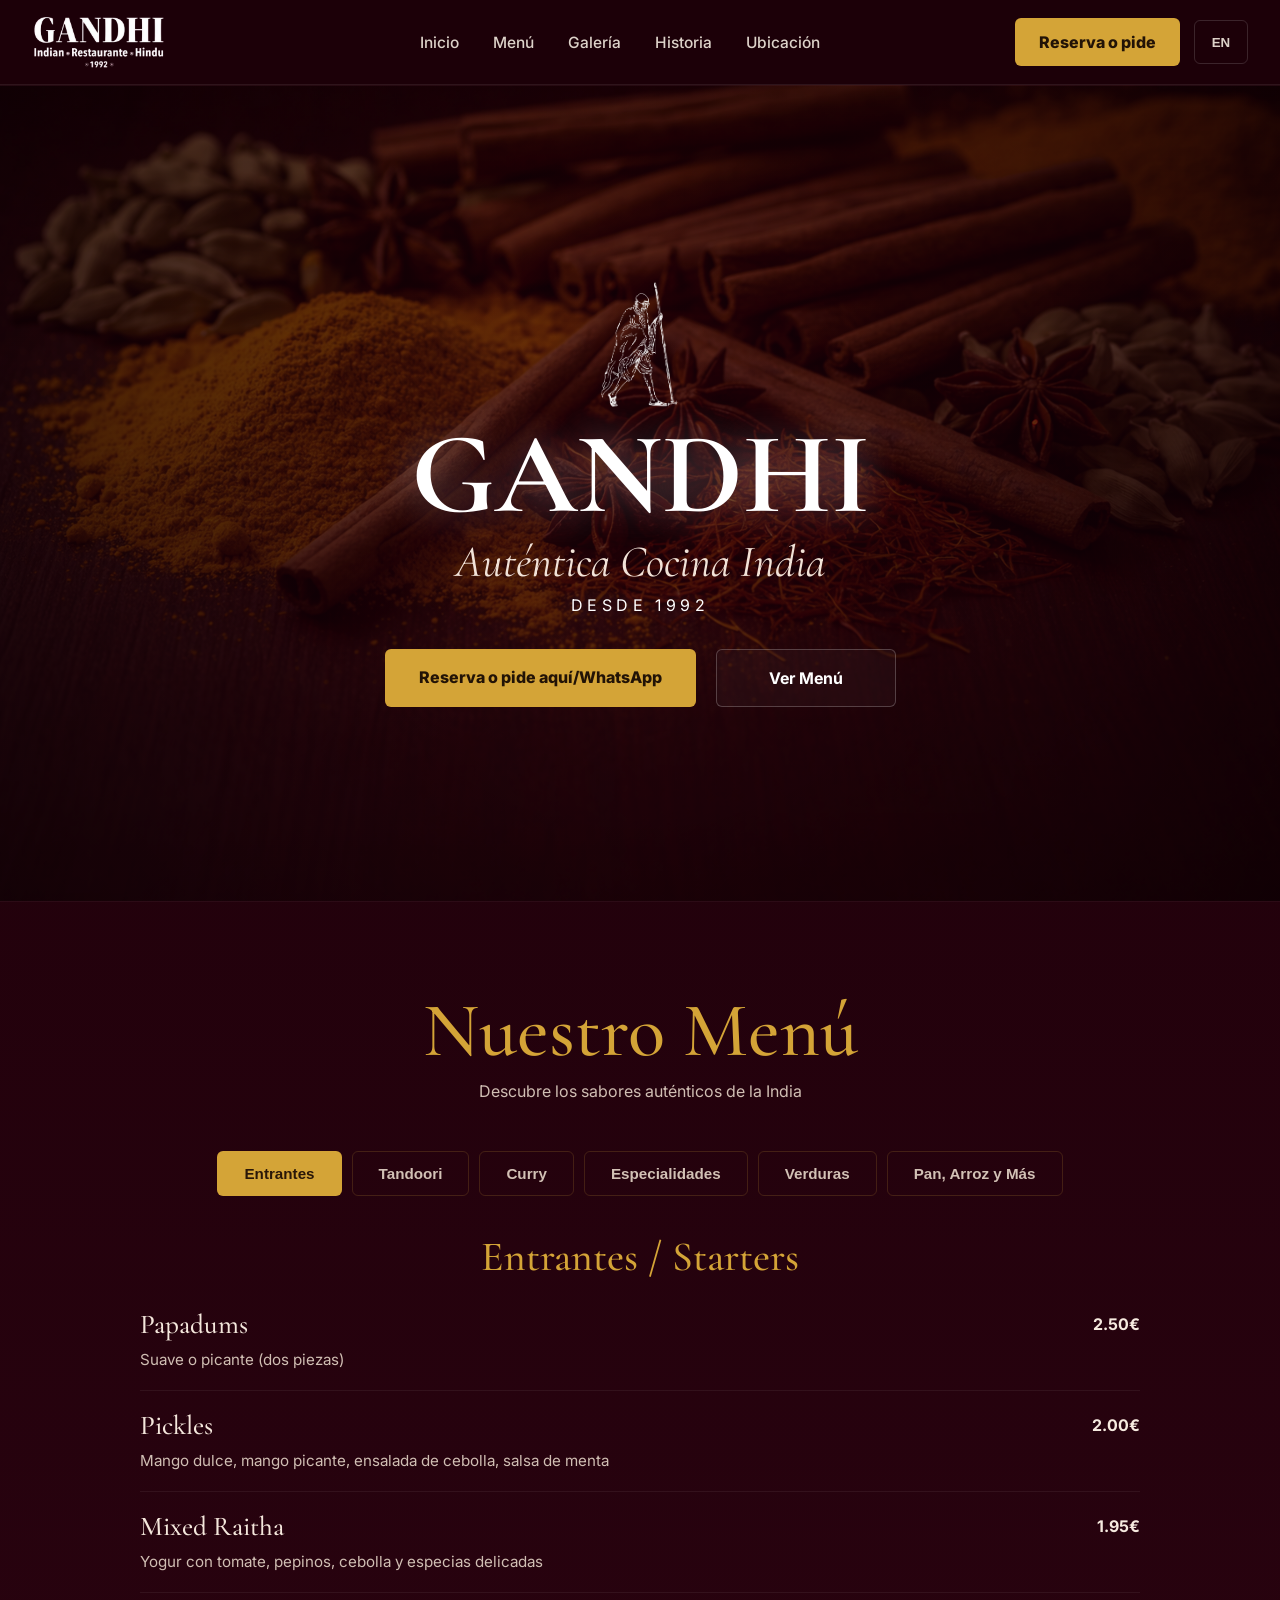
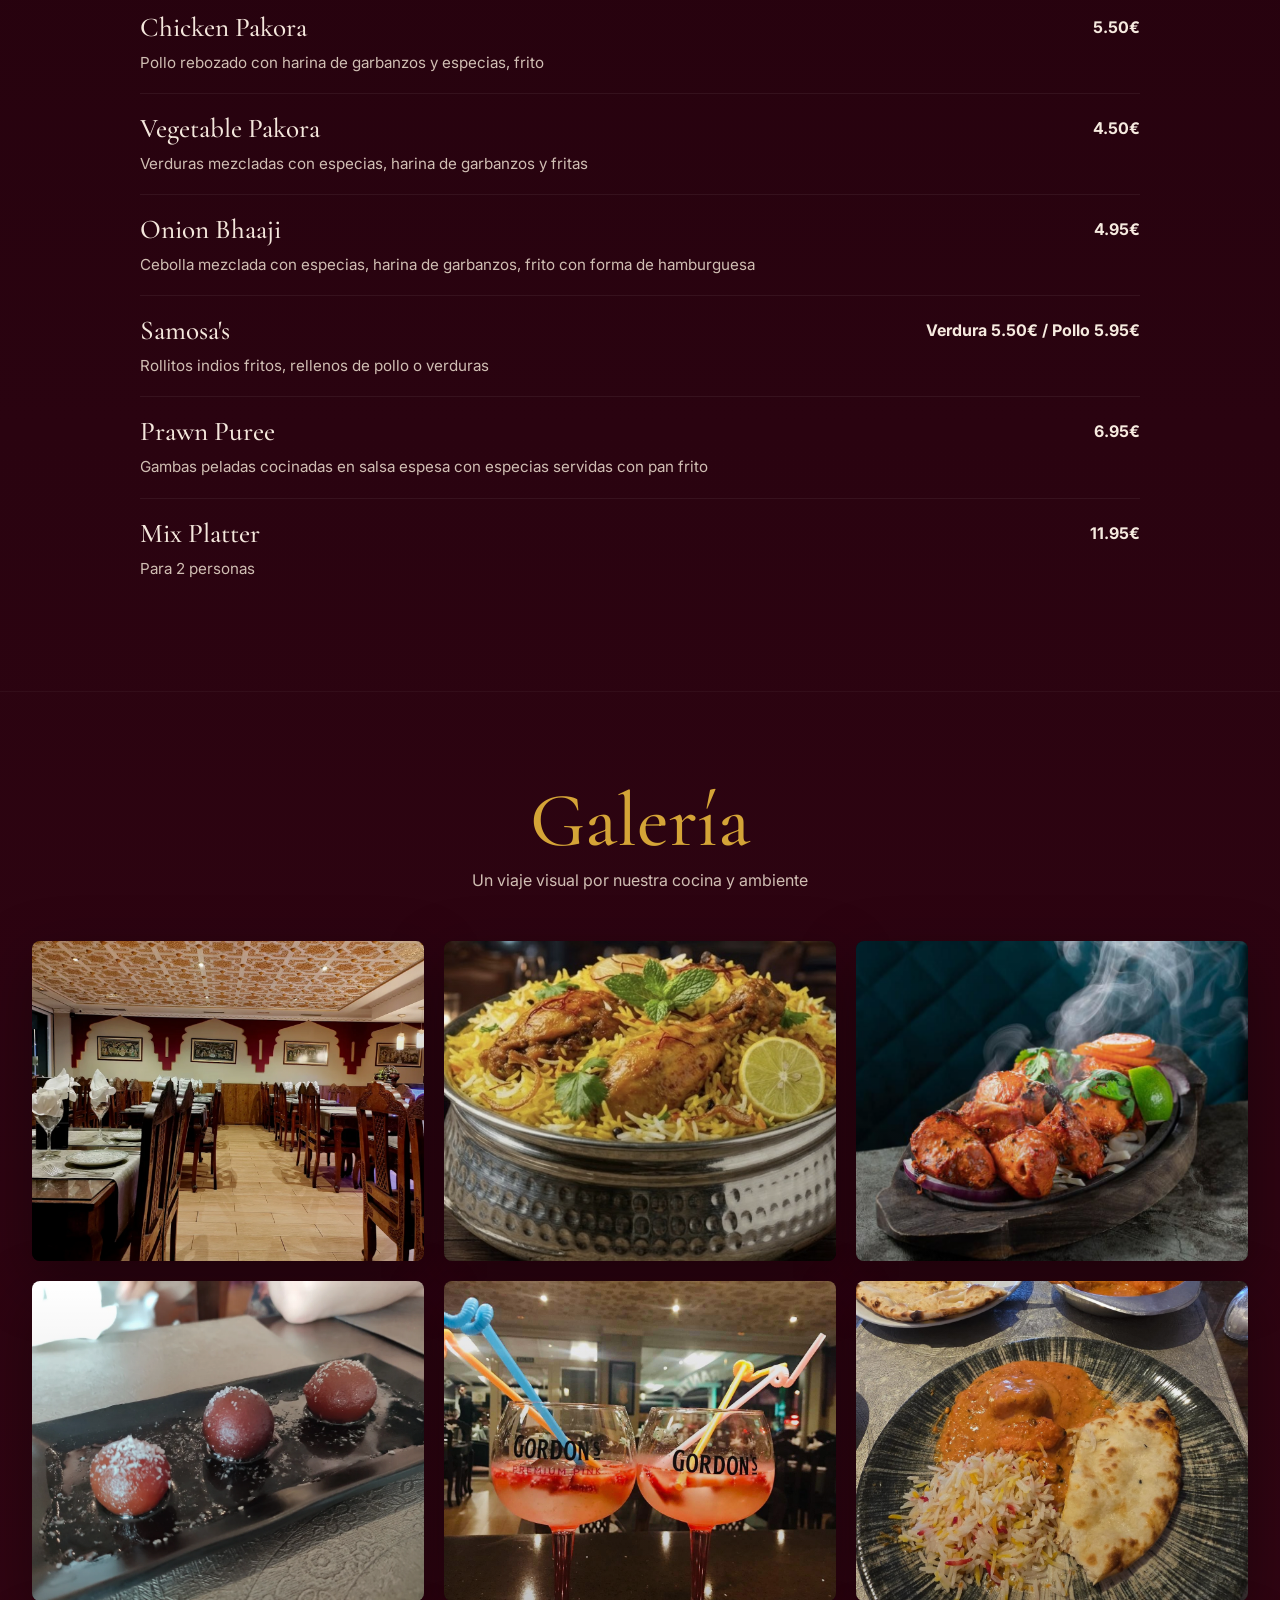
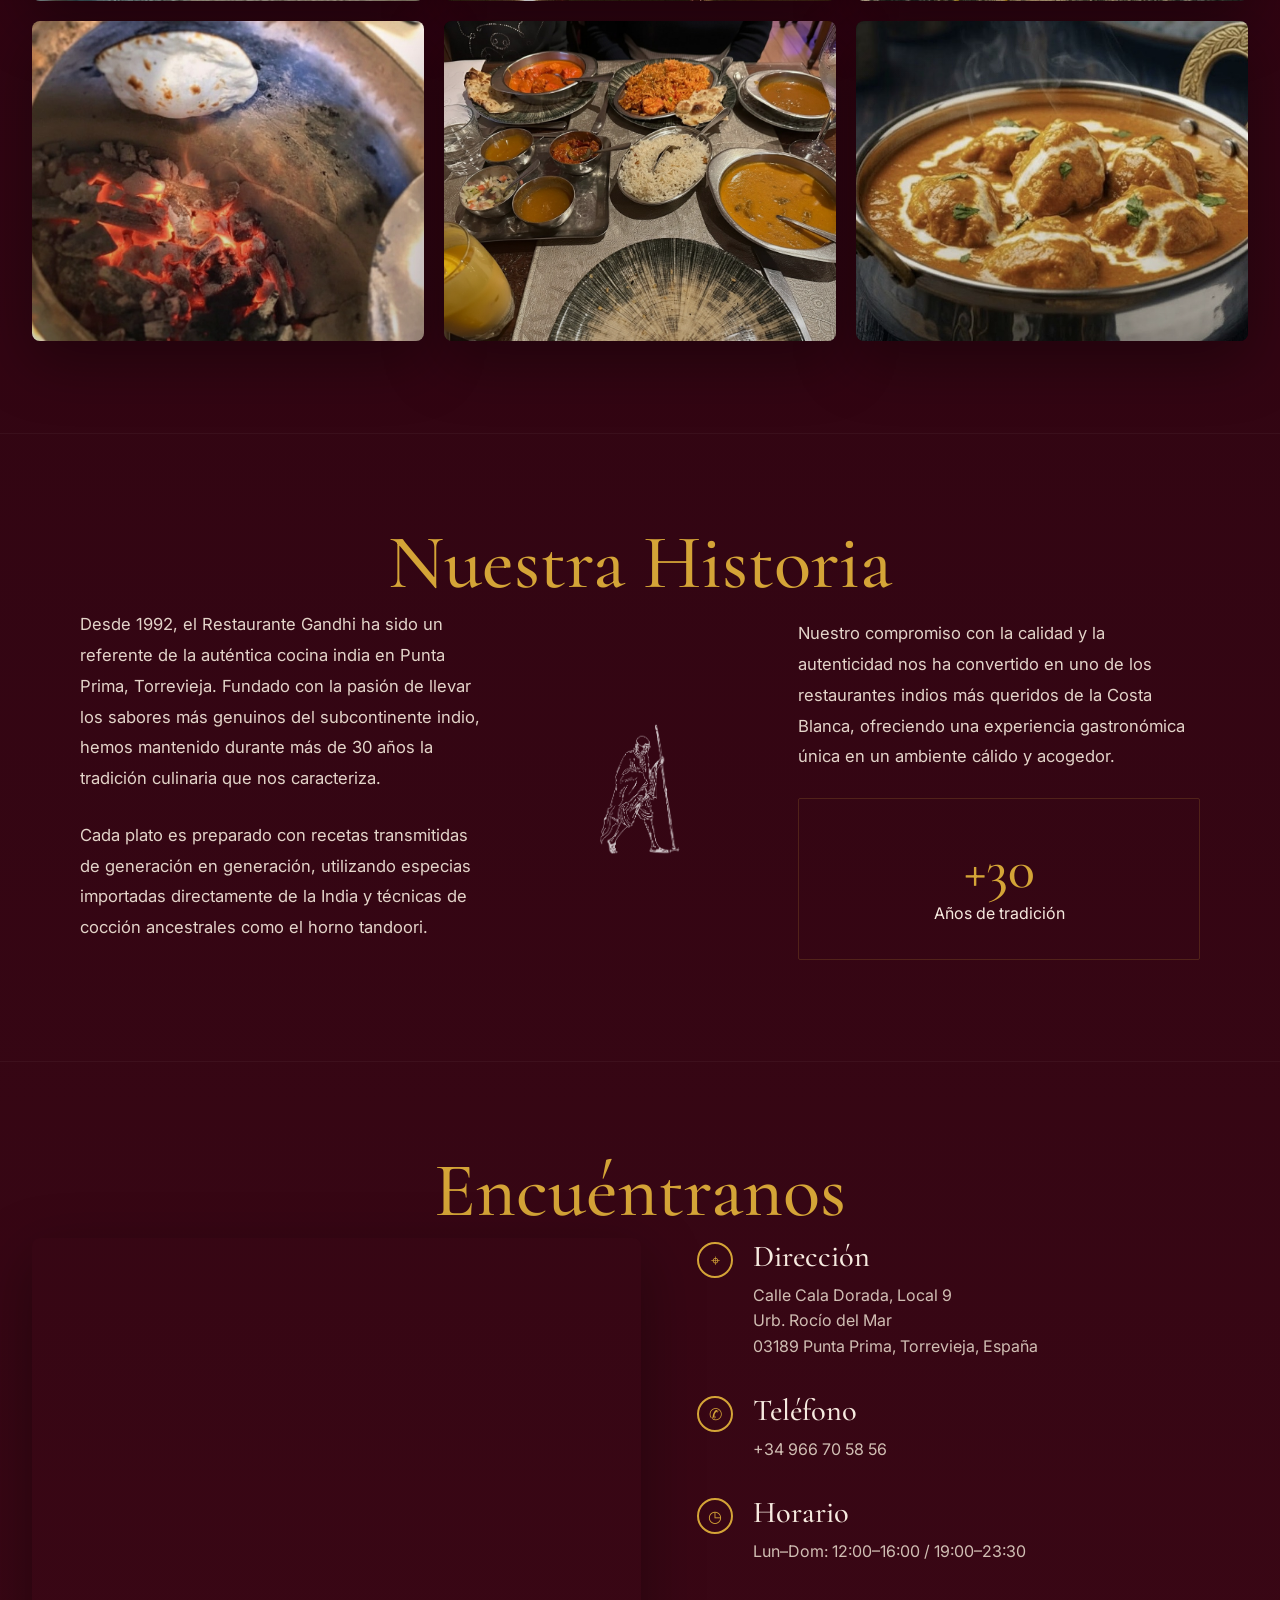
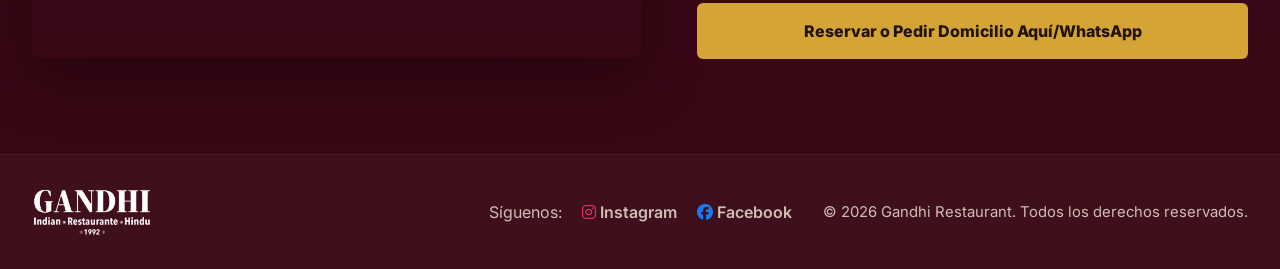
==== commit 1427cb88: "update" ====
--- a/gandhi-website-vscode/index.html
+++ b/gandhi-website-vscode/index.html
@@ -34,7 +34,7 @@
 <!-- HERO -->
 <section class="hero" id="inicio">
   <div class="hero-content reveal">
-    <img class="hero-mark" src="images/logo-mark.png" alt="Gandhi emblema">
+    <img class="hero-mark" src="images/logo-mark.jpg" alt="Gandhi emblema">
     <h1>GANDHI</h1>
     <div class="hero-sub" data-es="Auténtica Cocina India" data-en="Authentic Indian Cuisine">Auténtica Cocina India</div>
     <div class="hero-since" data-es="DESDE 1992" data-en="SINCE 1992">DESDE 1992</div>
@@ -662,6 +662,6 @@
   <img id="lightboxImg" src="" alt="">
 </div>
 
-<script src="js/main.js"></script>
+<script src="main.js"></script>
 </body>
 </html>
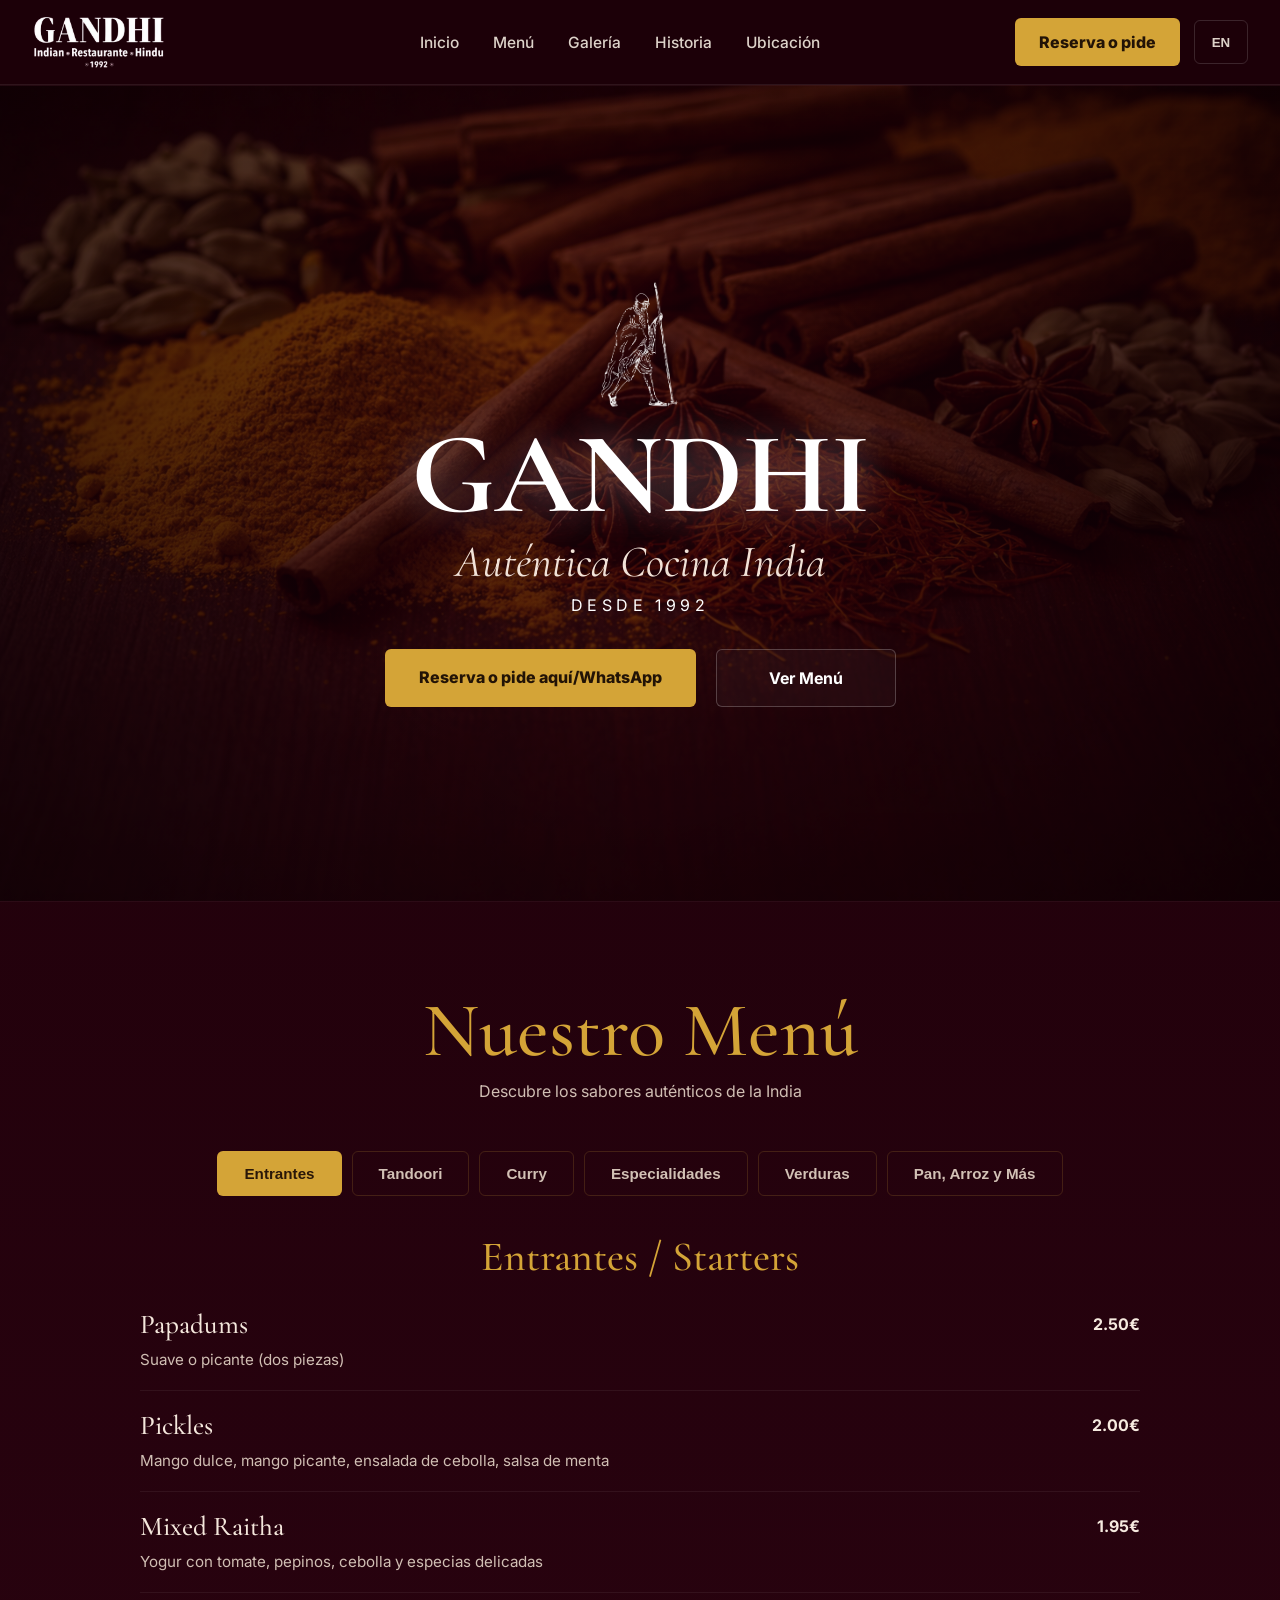
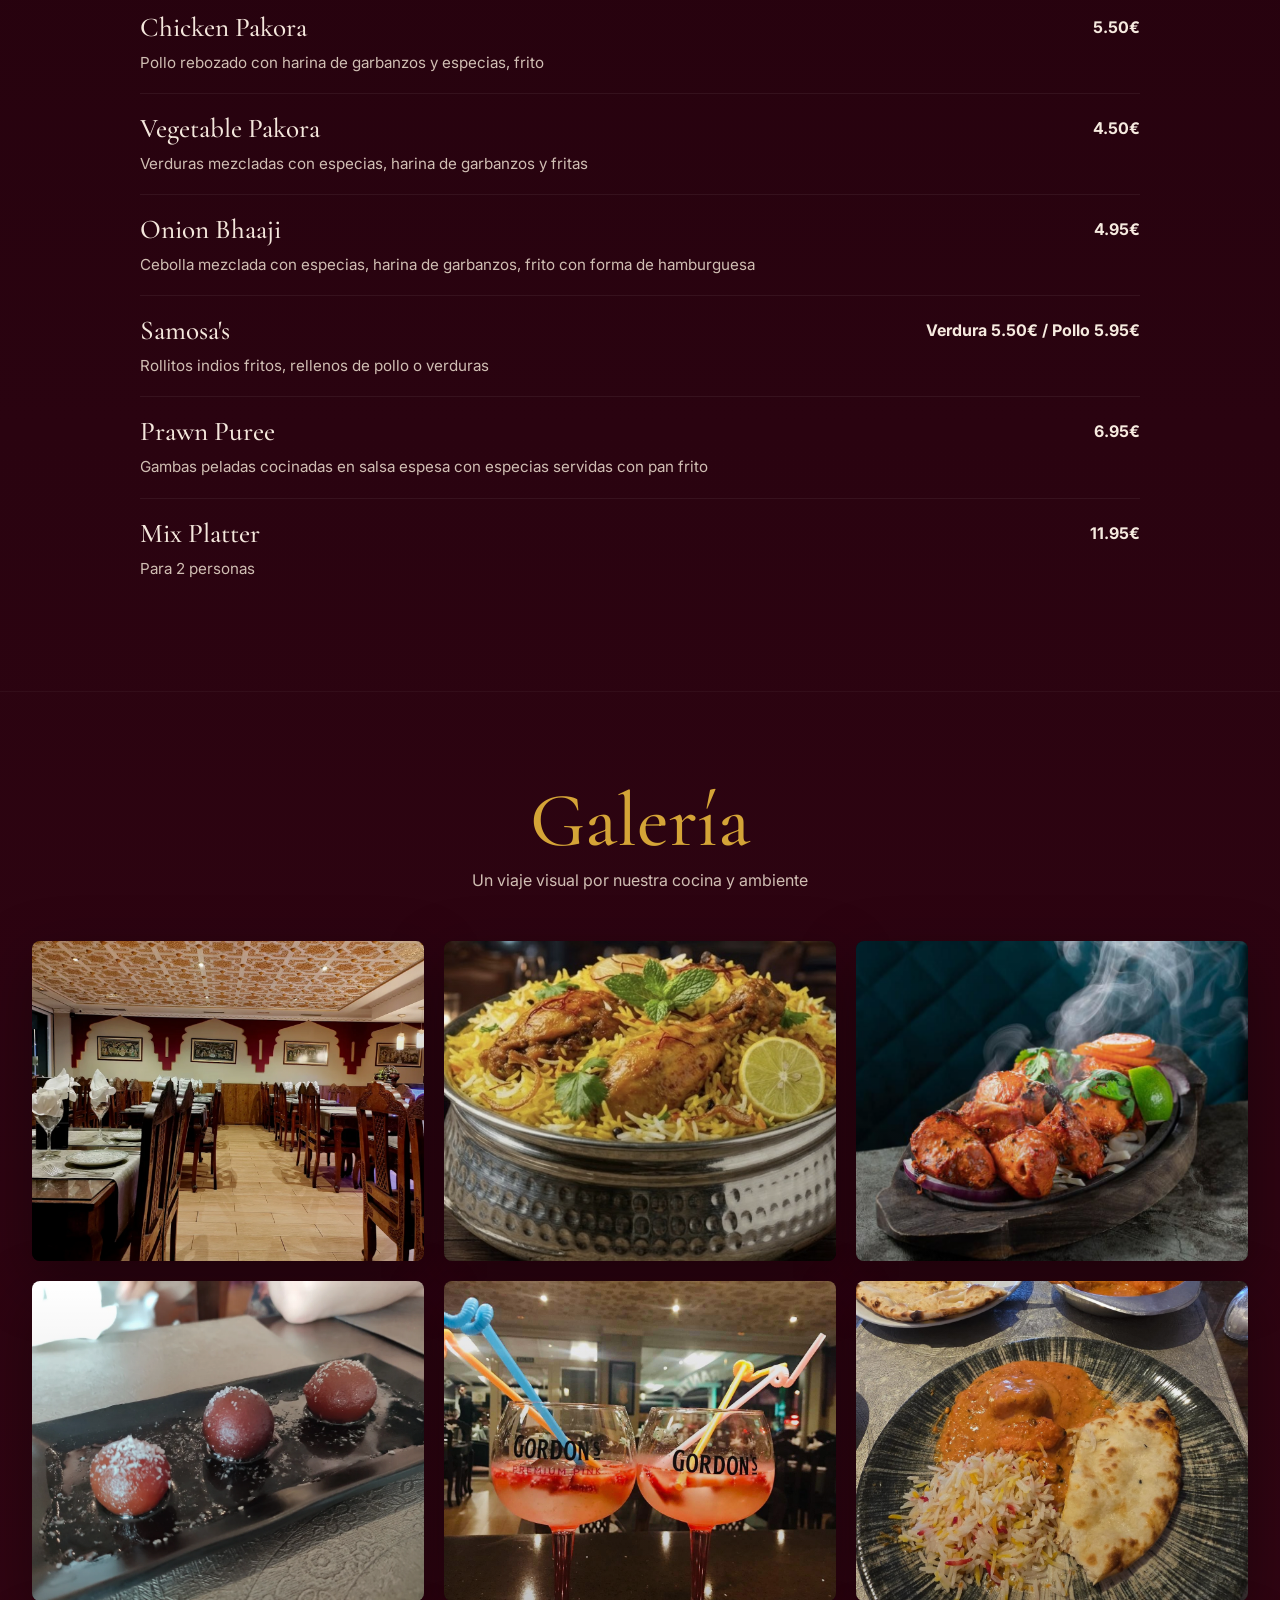
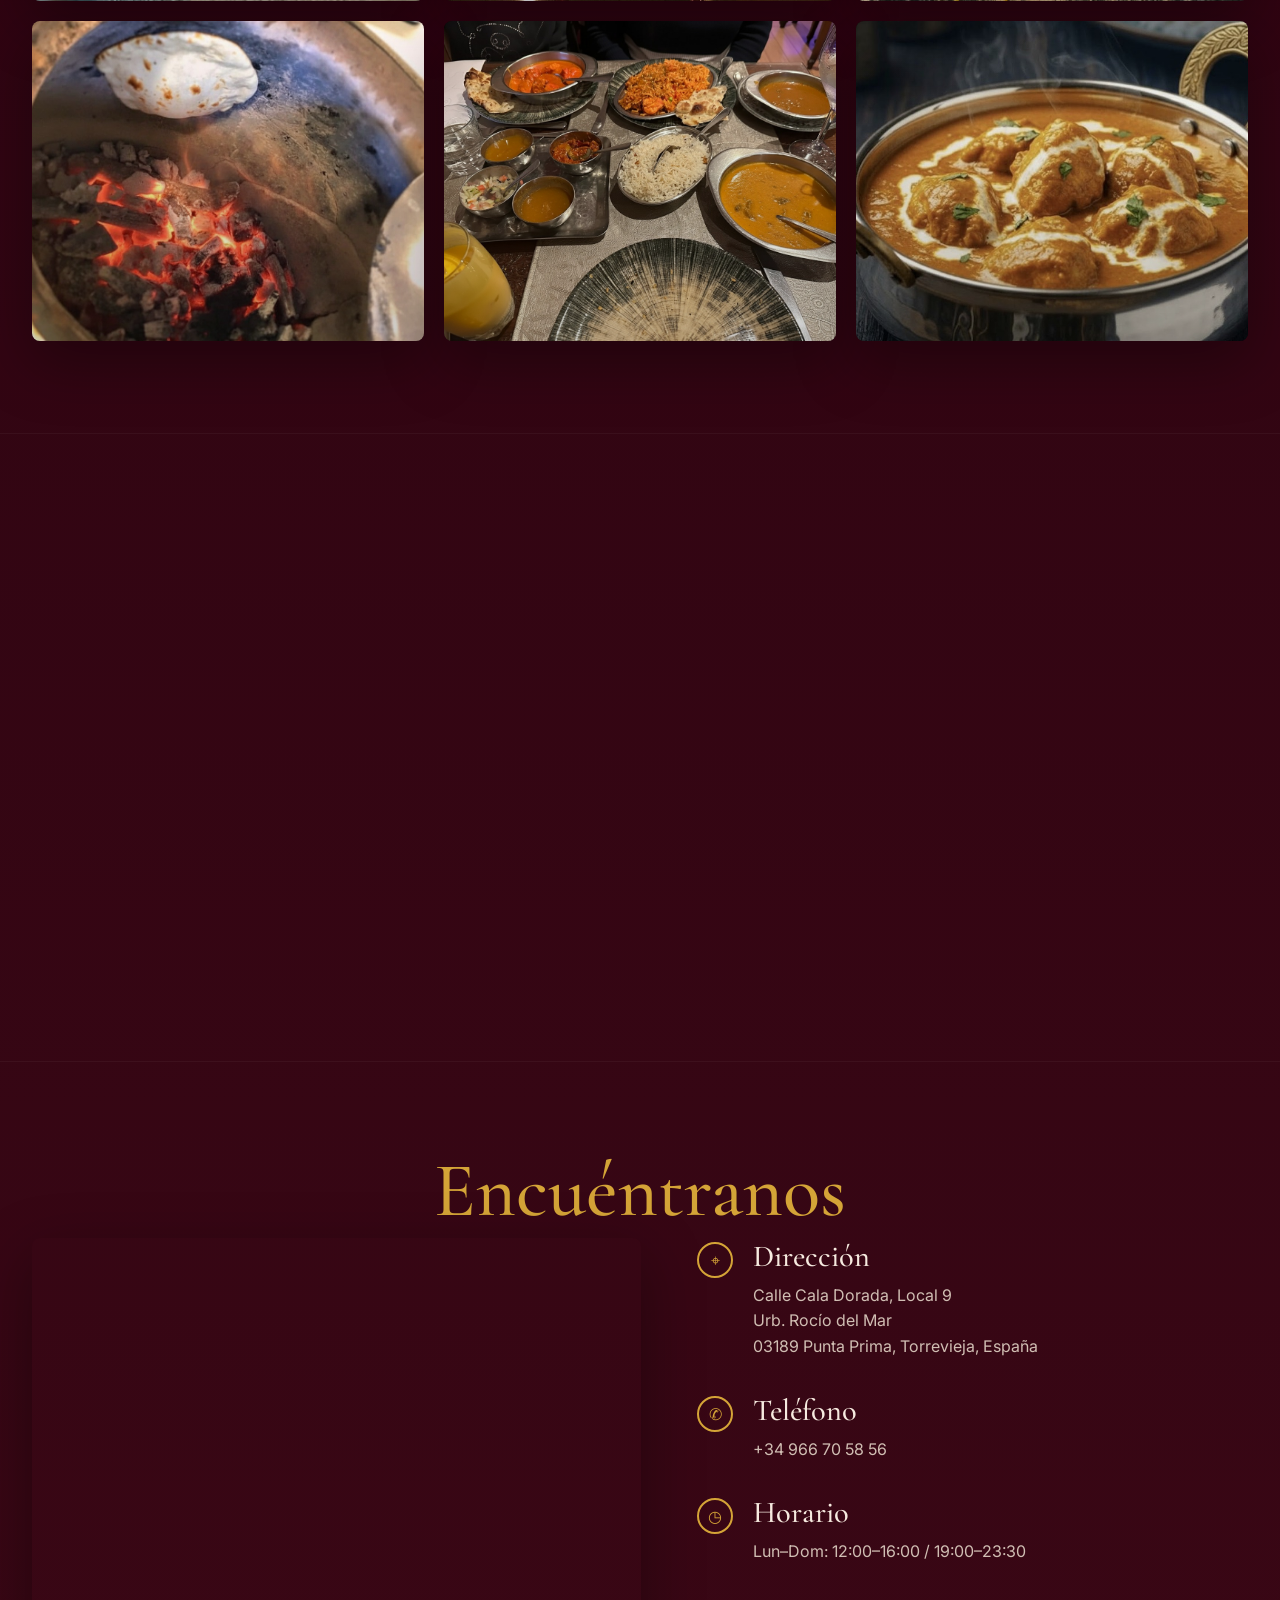
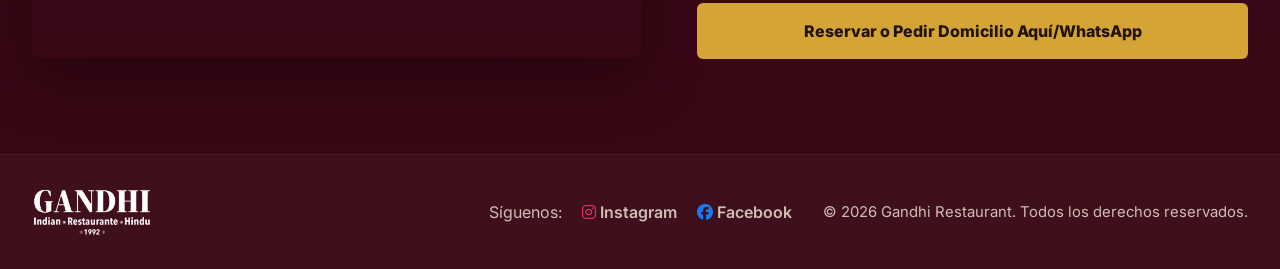
==== commit 6c8f5c47: "update" ====
--- a/gandhi-website-vscode/index.html
+++ b/gandhi-website-vscode/index.html
@@ -593,7 +593,7 @@
         <p data-es="Desde 1992, el Restaurante Gandhi ha sido un referente de la auténtica cocina india en Punta Prima, Torrevieja. Fundado con la pasión de llevar los sabores más genuinos del subcontinente indio, hemos mantenido durante más de 30 años la tradición culinaria que nos caracteriza." data-en="Since 1992, Gandhi Restaurant has been a benchmark of authentic Indian cuisine in Punta Prima, Torrevieja. Founded with the passion to bring the most genuine flavours of the Indian subcontinent, we have maintained our culinary tradition for more than 30 years.">Desde 1992, el Restaurante Gandhi ha sido un referente de la auténtica cocina india en Punta Prima, Torrevieja. Fundado con la pasión de llevar los sabores más genuinos del subcontinente indio, hemos mantenido durante más de 30 años la tradición culinaria que nos caracteriza.</p>
         <p data-es="Cada plato es preparado con recetas transmitidas de generación en generación, utilizando especias importadas directamente de la India y técnicas de cocción ancestrales como el horno tandoori." data-en="Each dish is prepared with recipes passed down from generation to generation, using spices imported directly from India and ancestral cooking techniques such as the tandoor oven.">Cada plato es preparado con recetas transmitidas de generación en generación, utilizando especias importadas directamente de la India y técnicas de cocción ancestrales como el horno tandoori.</p>
       </div>
-      <div class="history-mark reveal"><img src="images/logo-mark.png" alt="Gandhi emblema"></div>
+      <div class="history-mark reveal"><img src="images/logo-mark.jpg" alt="Gandhi emblema"></div>
       <div class="history-text reveal">
         <p data-es="Nuestro compromiso con la calidad y la autenticidad nos ha convertido en uno de los restaurantes indios más queridos de la Costa Blanca, ofreciendo una experiencia gastronómica única en un ambiente cálido y acogedor." data-en="Our commitment to quality and authenticity has made us one of the most beloved Indian restaurants on the Costa Blanca, offering a unique dining experience in a warm and welcoming atmosphere.">Nuestro compromiso con la calidad y la autenticidad nos ha convertido en uno de los restaurantes indios más queridos de la Costa Blanca, ofreciendo una experiencia gastronómica única en un ambiente cálido y acogedor.</p>
         <div class="history-stat"><strong>+30</strong><span data-es="Años de tradición" data-en="Years of tradition">Años de tradición</span></div>
